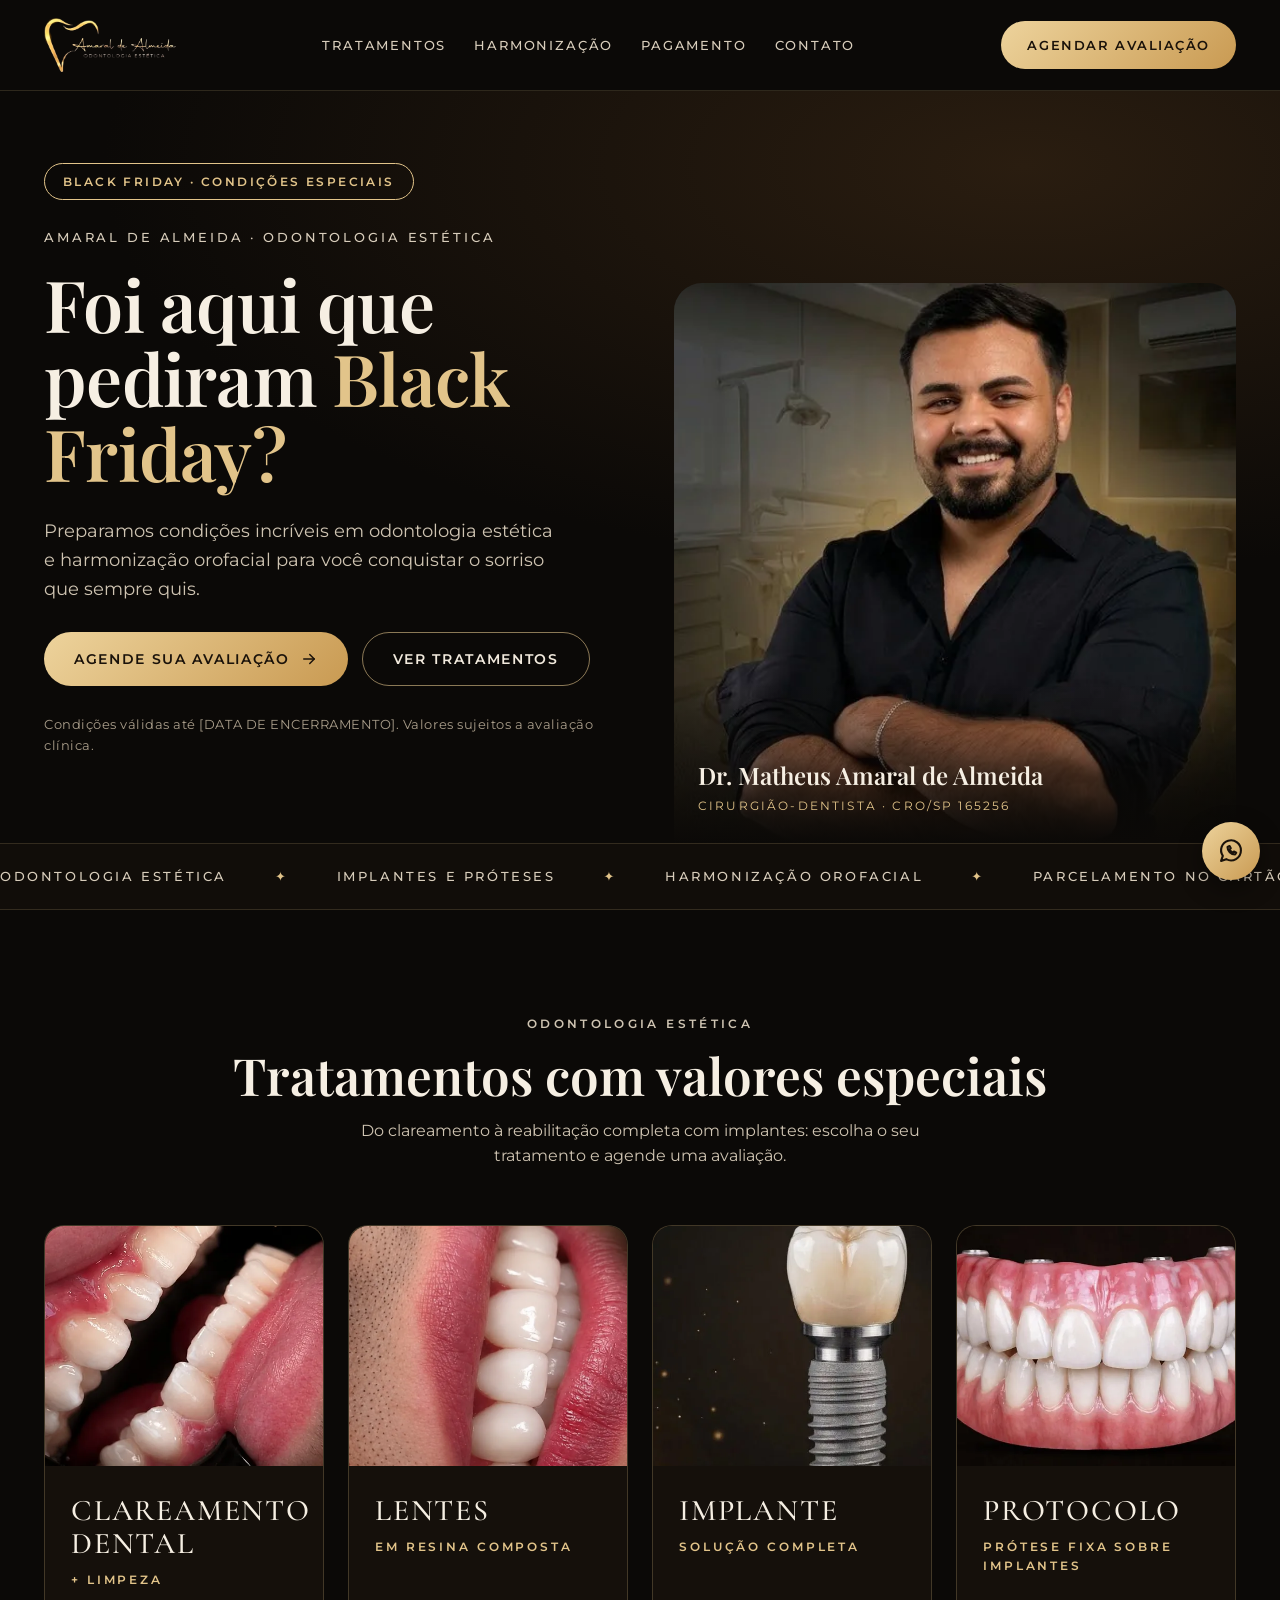
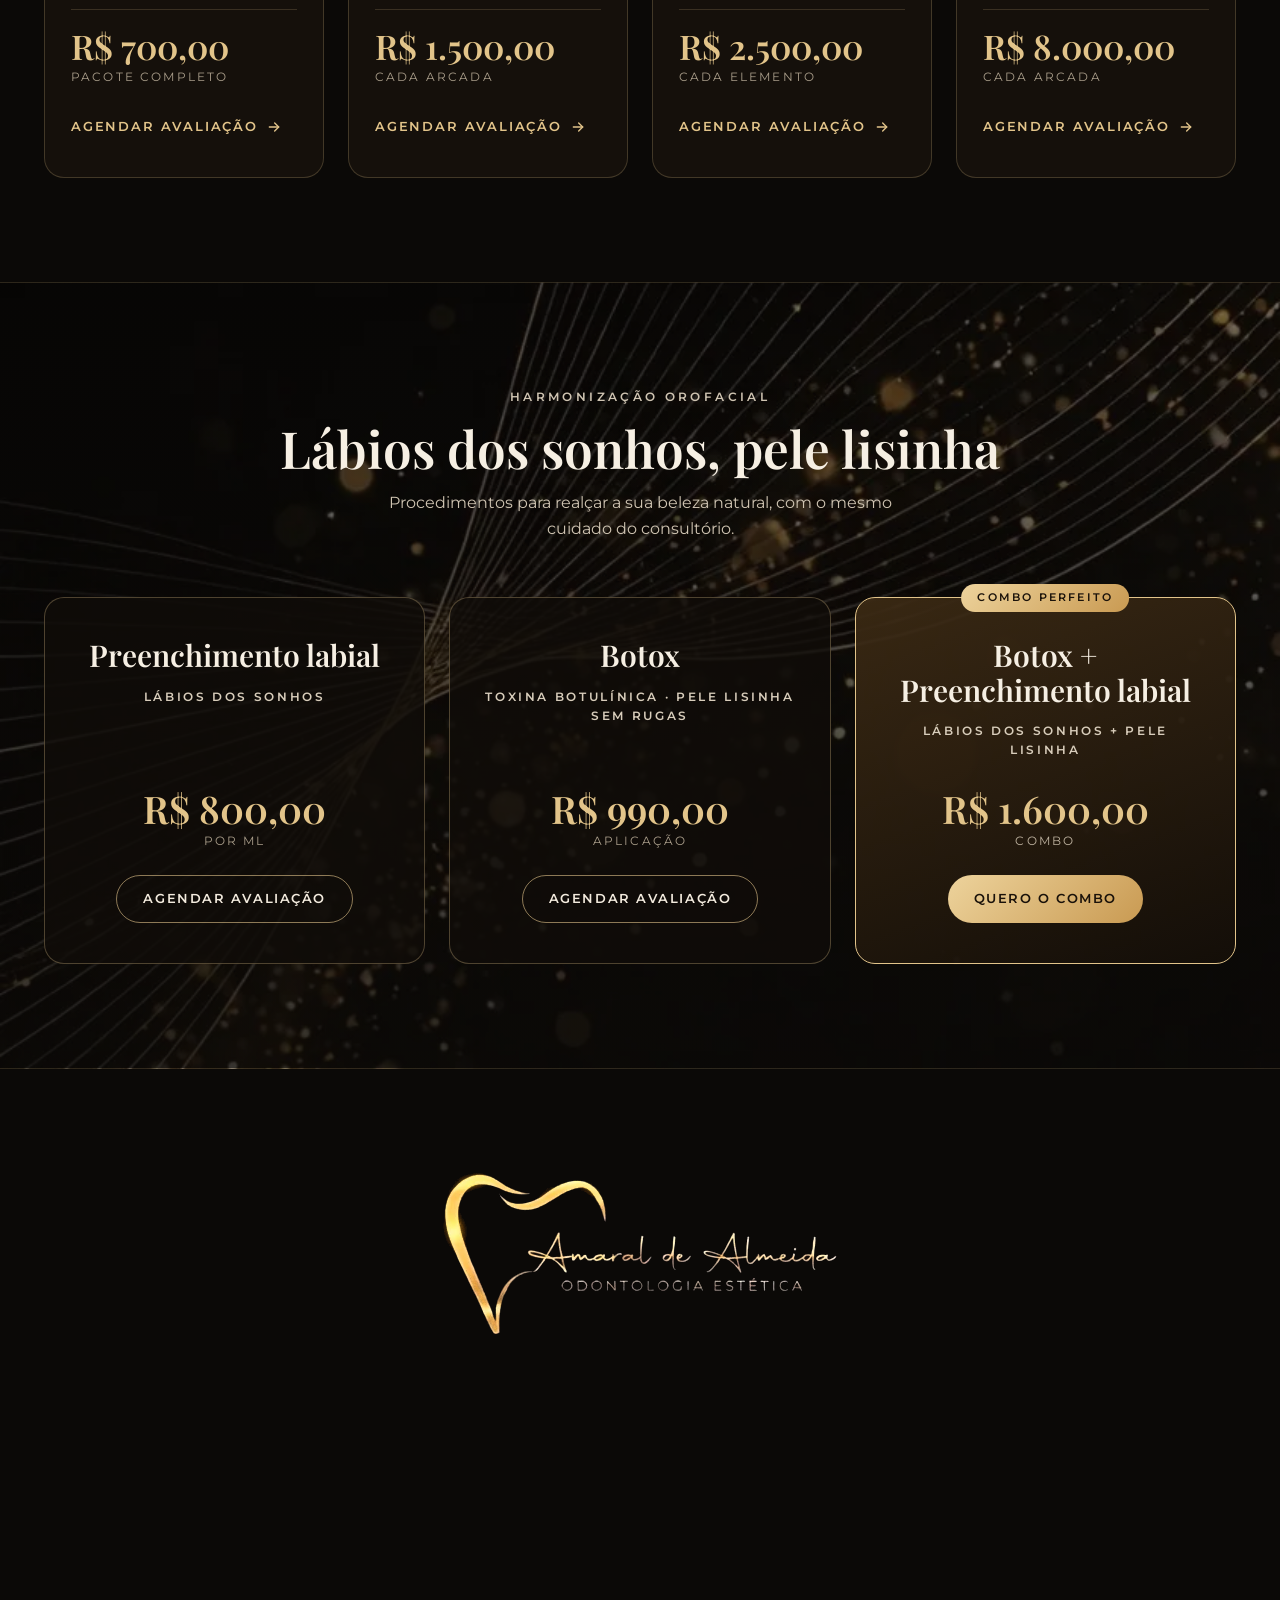
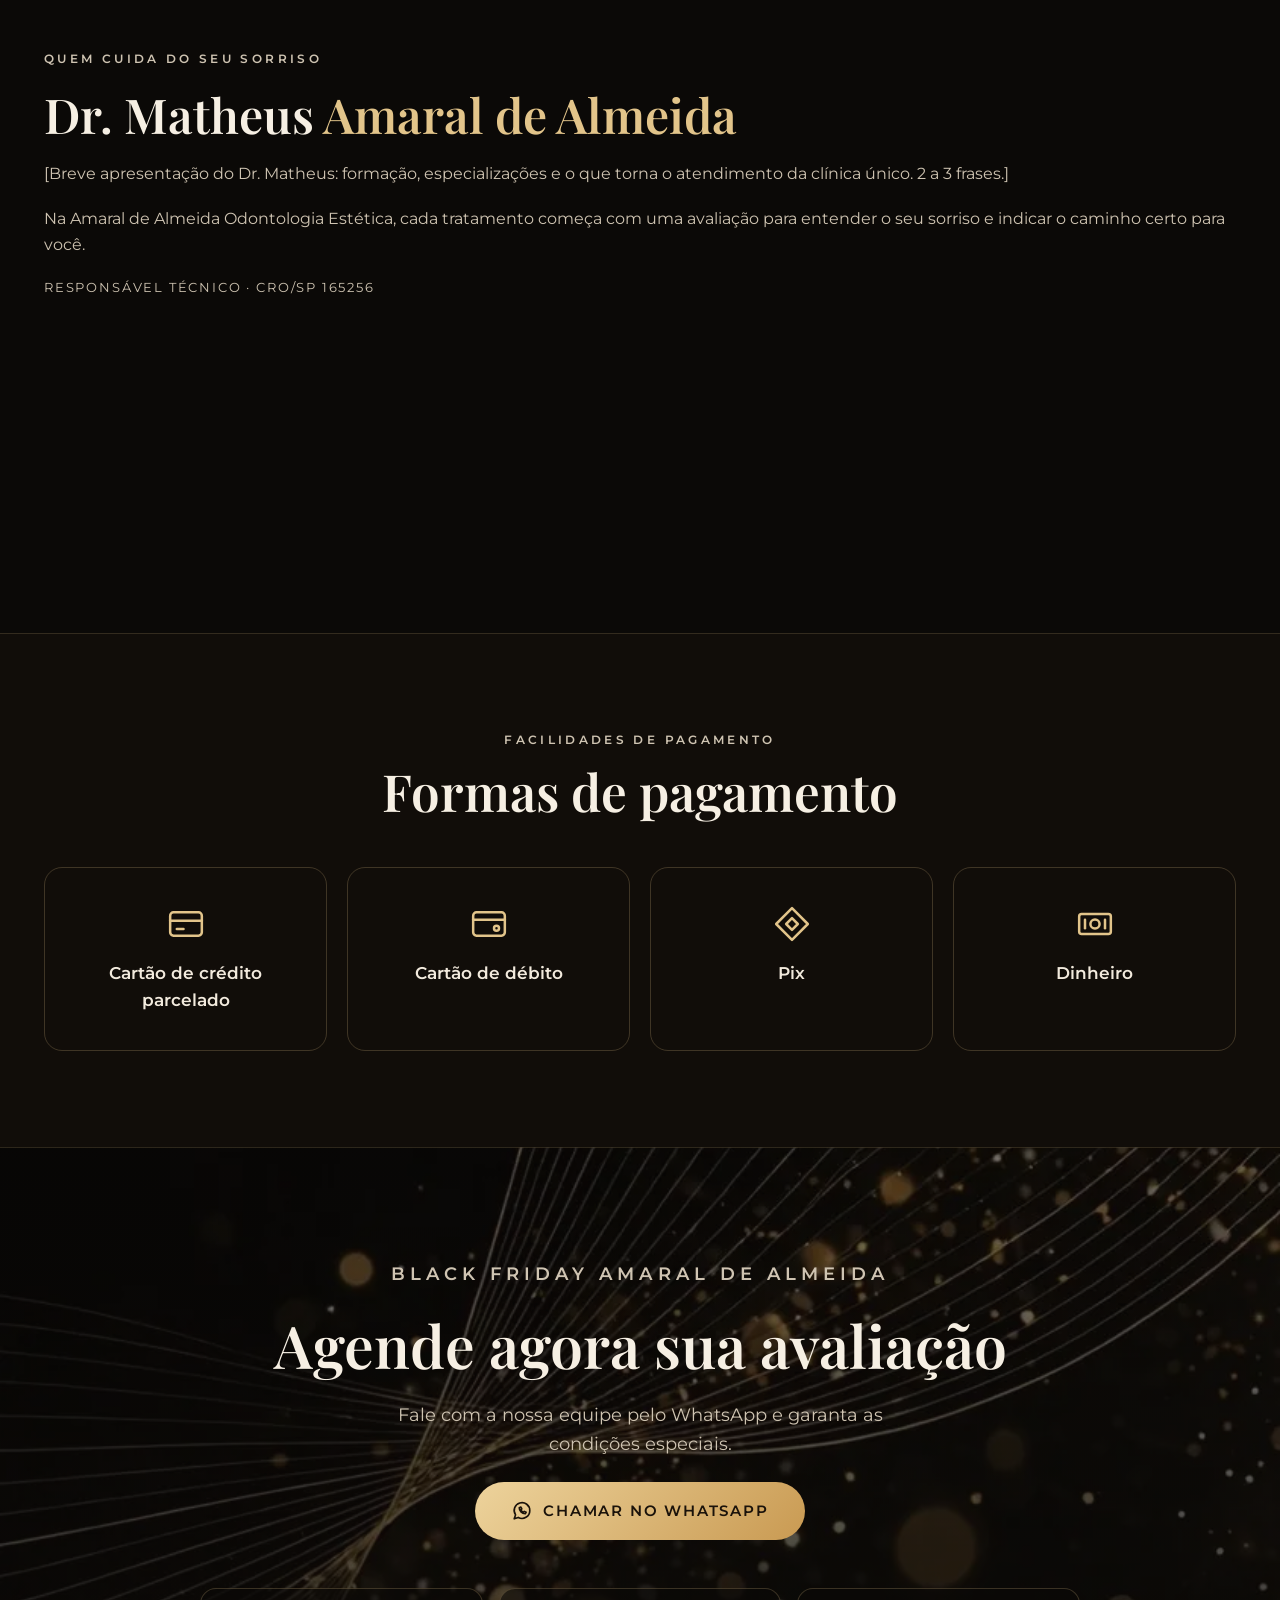
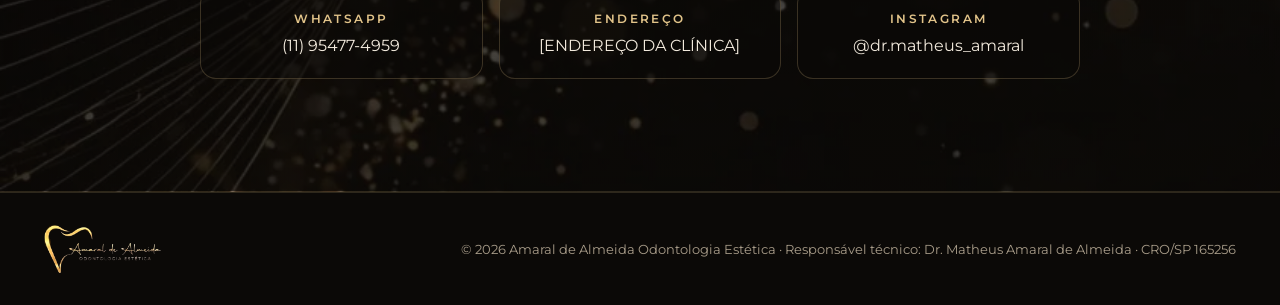
==== index.html @ e14d2da5 "Landing page Amaral de Almeida Odontologia Estética Site estático com SEO (meta tags, Open Graph, JS" ====
<!doctype html>
<html lang="pt-BR">
<head>
<meta charset="utf-8">
<meta name="viewport" content="width=device-width, initial-scale=1">
<title>Amaral de Almeida | Odontologia Estética e Harmonização</title>
<meta name="description" content="Odontologia estética e harmonização orofacial com o Dr. Matheus Amaral de Almeida (CRO/SP 165256). Clareamento, lentes, implantes e protocolo.">
<meta name="robots" content="index, follow, max-image-preview:large">
<meta name="author" content="Dr. Matheus Amaral de Almeida">
<meta name="theme-color" content="#0B0907">
<link rel="canonical" href="https://matdev96.github.io/drMatheusAmaral/">

<!-- Ícones -->
<link rel="icon" href="favicon.ico" sizes="48x48">
<link rel="icon" type="image/png" sizes="32x32" href="assets/icons/favicon-32.png">
<link rel="apple-touch-icon" href="assets/icons/apple-touch-icon.png">
<link rel="manifest" href="site.webmanifest">

<!-- Compartilhamento (WhatsApp, Facebook, Instagram, LinkedIn) -->
<meta property="og:type" content="website">
<meta property="og:locale" content="pt_BR">
<meta property="og:site_name" content="Amaral de Almeida Odontologia Estética">
<meta property="og:title" content="Amaral de Almeida | Odontologia Estética">
<meta property="og:description" content="Clareamento, lentes em resina, implantes, protocolo e harmonização orofacial. Agende sua avaliação pelo WhatsApp.">
<meta property="og:url" content="https://matdev96.github.io/drMatheusAmaral/">
<meta property="og:image" content="https://matdev96.github.io/drMatheusAmaral/assets/img/og-image.jpg">
<meta property="og:image:secure_url" content="https://matdev96.github.io/drMatheusAmaral/assets/img/og-image.jpg">
<meta property="og:image:type" content="image/jpeg">
<meta property="og:image:width" content="1200">
<meta property="og:image:height" content="630">
<meta property="og:image:alt" content="Logo Amaral de Almeida — Odontologia Estética">
<meta name="twitter:card" content="summary_large_image">
<meta name="twitter:title" content="Amaral de Almeida | Odontologia Estética">
<meta name="twitter:description" content="Clareamento, lentes em resina, implantes, protocolo e harmonização orofacial. Agende sua avaliação pelo WhatsApp.">
<meta name="twitter:image" content="https://matdev96.github.io/drMatheusAmaral/assets/img/og-image.jpg">

<!-- Desempenho -->
<link rel="preload" as="image" href="assets/img/dr-matheus-amaral-de-almeida.webp" fetchpriority="high">
<link rel="preconnect" href="https://fonts.googleapis.com">
<link rel="preconnect" href="https://fonts.gstatic.com" crossorigin>
<link rel="stylesheet" href="https://fonts.googleapis.com/css2?family=Cormorant+Garamond:wght@500&amp;family=Montserrat:wght@400;500;600&amp;family=Playfair+Display:wght@600&amp;display=swap">
<link rel="stylesheet" href="assets/css/style.css">

<!-- Dados estruturados (Google) -->
<script type="application/ld+json">
{
  "@context": "https://schema.org",
  "@graph": [
    {
      "@type": "Dentist",
      "@id": "https://matdev96.github.io/drMatheusAmaral/#clinica",
      "name": "Amaral de Almeida Odontologia Estética",
      "url": "https://matdev96.github.io/drMatheusAmaral/",
      "logo": "https://matdev96.github.io/drMatheusAmaral/assets/img/logo-amaral-de-almeida.png",
      "image": "https://matdev96.github.io/drMatheusAmaral/assets/img/og-image.jpg",
      "description": "Odontologia estética e harmonização orofacial com o Dr. Matheus Amaral de Almeida (CRO/SP 165256).",
      "telephone": "+55 11 95477-4959",
      "sameAs": ["https://www.instagram.com/dr.matheus_amaral/"],
      "paymentAccepted": "Cartão de crédito, Cartão de débito, Pix, Dinheiro",
      "currenciesAccepted": "BRL",
      "founder": { "@id": "https://matdev96.github.io/drMatheusAmaral/#dr-matheus" },
      "employee": { "@id": "https://matdev96.github.io/drMatheusAmaral/#dr-matheus" },
      "contactPoint": {
        "@type": "ContactPoint",
        "contactType": "Agendamento",
        "telephone": "+55 11 95477-4959",
        "availableLanguage": "Portuguese"
      },
      "hasOfferCatalog": {
        "@type": "OfferCatalog",
        "name": "Tratamentos",
        "itemListElement": [
          { "@type": "Offer", "itemOffered": { "@type": "Service", "name": "Clareamento dental + limpeza" } },
          { "@type": "Offer", "itemOffered": { "@type": "Service", "name": "Lentes em resina composta" } },
          { "@type": "Offer", "itemOffered": { "@type": "Service", "name": "Implante dentário" } },
          { "@type": "Offer", "itemOffered": { "@type": "Service", "name": "Protocolo — prótese fixa sobre implantes" } },
          { "@type": "Offer", "itemOffered": { "@type": "Service", "name": "Preenchimento labial" } },
          { "@type": "Offer", "itemOffered": { "@type": "Service", "name": "Toxina botulínica (Botox)" } }
        ]
      }
    },
    {
      "@type": "Person",
      "@id": "https://matdev96.github.io/drMatheusAmaral/#dr-matheus",
      "name": "Matheus Amaral de Almeida",
      "honorificPrefix": "Dr.",
      "jobTitle": "Cirurgião-dentista",
      "image": "https://matdev96.github.io/drMatheusAmaral/assets/img/dr-matheus-amaral-de-almeida.webp",
      "identifier": { "@type": "PropertyValue", "propertyID": "CRO/SP", "value": "165256" },
      "sameAs": ["https://www.instagram.com/dr.matheus_amaral/"],
      "worksFor": { "@id": "https://matdev96.github.io/drMatheusAmaral/#clinica" }
    },
    {
      "@type": "WebSite",
      "@id": "https://matdev96.github.io/drMatheusAmaral/#site",
      "url": "https://matdev96.github.io/drMatheusAmaral/",
      "name": "Amaral de Almeida Odontologia Estética",
      "inLanguage": "pt-BR",
      "publisher": { "@id": "https://matdev96.github.io/drMatheusAmaral/#clinica" }
    }
  ]
}
</script>
</head>
<body>
<a class="skip" href="#conteudo">Pular para o conteúdo</a>

<header class="site-header">
  <div class="wrap">
    <a class="logo" href="./" aria-label="Amaral de Almeida — página inicial">
      <img src="assets/img/logo-amaral-de-almeida.webp" alt="Amaral de Almeida — Odontologia Estética" width="394" height="161">
    </a>
    <nav class="nav" aria-label="Principal">
      <a href="#tratamentos">Tratamentos</a>
      <a href="#harmonizacao">Harmonização</a>
      <a href="#pagamento">Pagamento</a>
      <a href="#contato">Contato</a>
    </nav>
    <a class="btn btn--gold" href="https://wa.me/5511954774959?text=Ol%C3%A1%2C%20Dr.%20Matheus%21%20Vim%20pelo%20site%20e%20gostaria%20de%20agendar%20uma%20avalia%C3%A7%C3%A3o." target="_blank" rel="noopener">Agendar avaliação</a>
  </div>
</header>

<main id="conteudo">

  <section class="hero" aria-labelledby="hero-title">
    <div class="wrap">
      <div class="hero__text">
        <p class="badge">Black Friday · Condições especiais</p>
        <h1 id="hero-title"><span class="kicker">Amaral de Almeida · Odontologia Estética</span>Foi aqui que pediram <span class="gold">Black Friday?</span></h1>
        <p class="hero__lead">Preparamos condições incríveis em odontologia estética e harmonização orofacial para você conquistar o sorriso que sempre quis.</p>
        <div class="hero__ctas">
          <a class="btn btn--gold btn--lg" href="https://wa.me/5511954774959?text=Ol%C3%A1%2C%20Dr.%20Matheus%21%20Vi%20as%20condi%C3%A7%C3%B5es%20de%20Black%20Friday%20no%20site%20e%20quero%20agendar%20minha%20avalia%C3%A7%C3%A3o." target="_blank" rel="noopener">Agende sua avaliação <svg width="18" height="18" viewBox="0 0 24 24" fill="none" stroke="currentColor" stroke-width="2" stroke-linecap="round" stroke-linejoin="round" aria-hidden="true"><path d="M5 12h14"/><path d="m13 6 6 6-6 6"/></svg></a>
          <a class="btn btn--line btn--lg" href="#tratamentos">Ver tratamentos</a>
        </div>
        <p class="hero__note">Condições válidas até [DATA DE ENCERRAMENTO]. Valores sujeitos a avaliação clínica.</p>
      </div>
      <figure class="hero__photo">
        <img src="assets/img/dr-matheus-amaral-de-almeida.webp" alt="Dr. Matheus Amaral de Almeida, cirurgião-dentista, no consultório da clínica" width="896" height="599" fetchpriority="high">
        <figcaption><strong>Dr. Matheus Amaral de Almeida</strong><span>Cirurgião-dentista · CRO/SP 165256</span></figcaption>
      </figure>
    </div>
  </section>

  <section class="faixa" aria-label="Especialidades da clínica">
    <div class="faixa__track">
      <ul class="faixa__group">
        <li>Odontologia estética</li><li>Implantes e próteses</li><li>Harmonização orofacial</li><li>Parcelamento no cartão</li>
        <li aria-hidden="true">Odontologia estética</li><li aria-hidden="true">Implantes e próteses</li><li aria-hidden="true">Harmonização orofacial</li><li aria-hidden="true">Parcelamento no cartão</li>
      </ul>
      <ul class="faixa__group" aria-hidden="true">
        <li>Odontologia estética</li><li>Implantes e próteses</li><li>Harmonização orofacial</li><li>Parcelamento no cartão</li>
        <li>Odontologia estética</li><li>Implantes e próteses</li><li>Harmonização orofacial</li><li>Parcelamento no cartão</li>
      </ul>
    </div>
  </section>

  <section id="tratamentos" class="section" aria-labelledby="trat-title">
    <div class="wrap">
      <header class="section-head">
        <p class="eyebrow">Odontologia estética</p>
        <h2 id="trat-title">Tratamentos com valores especiais</h2>
        <p>Do clareamento à reabilitação completa com implantes: escolha o seu tratamento e agende uma avaliação.</p>
      </header>
      <div class="grid grid--4">

        <article class="card">
          <img src="assets/img/clareamento-dental.webp" alt="Dentes brancos após clareamento dental" width="800" height="430" loading="lazy" decoding="async">
          <div class="card__body">
            <h3>Clareamento dental</h3>
            <p class="card__sub">+ Limpeza</p>
            <div class="spacer"></div>
            <p class="price"><strong>R$ 700,00</strong><span>Pacote completo</span></p>
            <a class="card__link" href="https://wa.me/5511954774959?text=Ol%C3%A1%2C%20Dr.%20Matheus%21%20Vim%20pelo%20site%20e%20tenho%20interesse%20no%20Clareamento%20Dental%20%2B%20Limpeza.%20Gostaria%20de%20agendar%20minha%20avalia%C3%A7%C3%A3o." target="_blank" rel="noopener">Agendar avaliação <svg width="16" height="16" viewBox="0 0 24 24" fill="none" stroke="currentColor" stroke-width="2" stroke-linecap="round" stroke-linejoin="round" aria-hidden="true"><path d="M5 12h14"/><path d="m13 6 6 6-6 6"/></svg></a>
          </div>
        </article>

        <article class="card">
          <img src="assets/img/lentes-resina-composta.webp" alt="Sorriso com lentes em resina composta" width="700" height="820" loading="lazy" decoding="async" style="object-position: center 30%">
          <div class="card__body">
            <h3>Lentes</h3>
            <p class="card__sub">Em resina composta</p>
            <div class="spacer"></div>
            <p class="price"><strong>R$ 1.500,00</strong><span>Cada arcada</span></p>
            <a class="card__link" href="https://wa.me/5511954774959?text=Ol%C3%A1%2C%20Dr.%20Matheus%21%20Vim%20pelo%20site%20e%20tenho%20interesse%20nas%20Lentes%20em%20Resina%20Composta.%20Gostaria%20de%20agendar%20minha%20avalia%C3%A7%C3%A3o." target="_blank" rel="noopener">Agendar avaliação <svg width="16" height="16" viewBox="0 0 24 24" fill="none" stroke="currentColor" stroke-width="2" stroke-linecap="round" stroke-linejoin="round" aria-hidden="true"><path d="M5 12h14"/><path d="m13 6 6 6-6 6"/></svg></a>
          </div>
        </article>

        <article class="card">
          <img src="assets/img/implante-dentario.webp" alt="Implante dentário com coroa em cerâmica" width="534" height="611" loading="lazy" decoding="async" style="object-position: center 35%">
          <div class="card__body">
            <h3>Implante</h3>
            <p class="card__sub">Solução completa</p>
            <div class="spacer"></div>
            <p class="price"><strong>R$ 2.500,00</strong><span>Cada elemento</span></p>
            <a class="card__link" href="https://wa.me/5511954774959?text=Ol%C3%A1%2C%20Dr.%20Matheus%21%20Vim%20pelo%20site%20e%20tenho%20interesse%20no%20Implante%20Dent%C3%A1rio.%20Gostaria%20de%20agendar%20minha%20avalia%C3%A7%C3%A3o." target="_blank" rel="noopener">Agendar avaliação <svg width="16" height="16" viewBox="0 0 24 24" fill="none" stroke="currentColor" stroke-width="2" stroke-linecap="round" stroke-linejoin="round" aria-hidden="true"><path d="M5 12h14"/><path d="m13 6 6 6-6 6"/></svg></a>
          </div>
        </article>

        <article class="card">
          <img src="assets/img/protocolo-protese-fixa.webp" alt="Protocolo: prótese fixa sobre implantes" width="800" height="444" loading="lazy" decoding="async">
          <div class="card__body">
            <h3>Protocolo</h3>
            <p class="card__sub">Prótese fixa sobre implantes</p>
            <div class="spacer"></div>
            <p class="price"><strong>R$ 8.000,00</strong><span>Cada arcada</span></p>
            <a class="card__link" href="https://wa.me/5511954774959?text=Ol%C3%A1%2C%20Dr.%20Matheus%21%20Vim%20pelo%20site%20e%20tenho%20interesse%20no%20Protocolo%20%28pr%C3%B3tese%20fixa%20sobre%20implantes%29.%20Gostaria%20de%20agendar%20minha%20avalia%C3%A7%C3%A3o." target="_blank" rel="noopener">Agendar avaliação <svg width="16" height="16" viewBox="0 0 24 24" fill="none" stroke="currentColor" stroke-width="2" stroke-linecap="round" stroke-linejoin="round" aria-hidden="true"><path d="M5 12h14"/><path d="m13 6 6 6-6 6"/></svg></a>
          </div>
        </article>

      </div>
    </div>
  </section>

  <section id="harmonizacao" class="section sparkle" aria-labelledby="harm-title">
    <div class="wrap">
      <header class="section-head">
        <p class="eyebrow">Harmonização orofacial</p>
        <h2 id="harm-title">Lábios dos sonhos, pele lisinha</h2>
        <p>Procedimentos para realçar a sua beleza natural, com o mesmo cuidado do consultório.</p>
      </header>
      <div class="grid grid--3">

        <article class="card card--center">
          <h3>Preenchimento labial</h3>
          <p class="card__sub">Lábios dos sonhos</p>
          <div class="spacer"></div>
          <p class="price"><strong>R$ 800,00</strong><span>Por ml</span></p>
          <a class="btn btn--line" href="https://wa.me/5511954774959?text=Ol%C3%A1%2C%20Dr.%20Matheus%21%20Vim%20pelo%20site%20e%20tenho%20interesse%20no%20Preenchimento%20Labial.%20Gostaria%20de%20agendar%20minha%20avalia%C3%A7%C3%A3o." target="_blank" rel="noopener">Agendar avaliação</a>
        </article>

        <article class="card card--center">
          <h3>Botox</h3>
          <p class="card__sub">Toxina botulínica · pele lisinha sem rugas</p>
          <div class="spacer"></div>
          <p class="price"><strong>R$ 990,00</strong><span>Aplicação</span></p>
          <a class="btn btn--line" href="https://wa.me/5511954774959?text=Ol%C3%A1%2C%20Dr.%20Matheus%21%20Vim%20pelo%20site%20e%20tenho%20interesse%20no%20Botox.%20Gostaria%20de%20agendar%20minha%20avalia%C3%A7%C3%A3o." target="_blank" rel="noopener">Agendar avaliação</a>
        </article>

        <article class="card card--center card--featured">
          <p class="ribbon">Combo perfeito</p>
          <h3>Botox + Preenchimento labial</h3>
          <p class="card__sub">Lábios dos sonhos + pele lisinha</p>
          <div class="spacer"></div>
          <p class="price"><strong>R$ 1.600,00</strong><span>Combo</span></p>
          <a class="btn btn--gold" href="https://wa.me/5511954774959?text=Ol%C3%A1%2C%20Dr.%20Matheus%21%20Vim%20pelo%20site%20e%20quero%20o%20combo%20Botox%20%2B%20Preenchimento%20Labial.%20Gostaria%20de%20agendar%20minha%20avalia%C3%A7%C3%A3o." target="_blank" rel="noopener">Quero o combo</a>
        </article>

      </div>
    </div>
  </section>

  <section class="section about" aria-labelledby="sobre-title">
    <div class="wrap">
      <div class="about__logo">
        <img src="assets/img/logo-amaral-de-almeida.webp" alt="" width="394" height="161" loading="lazy" decoding="async">
      </div>
      <div class="about__text">
        <p class="eyebrow">Quem cuida do seu sorriso</p>
        <h2 id="sobre-title" class="h2">Dr. Matheus <span>Amaral de Almeida</span></h2>
        <p>[Breve apresentação do Dr. Matheus: formação, especializações e o que torna o atendimento da clínica único. 2 a 3 frases.]</p>
        <p>Na Amaral de Almeida Odontologia Estética, cada tratamento começa com uma avaliação para entender o seu sorriso e indicar o caminho certo para você.</p>
        <p class="about__cro">Responsável técnico · CRO/SP 165256</p>
      </div>
    </div>
  </section>

  <section id="pagamento" class="payments" aria-labelledby="pag-title">
    <div class="wrap">
      <header class="section-head">
        <p class="eyebrow">Facilidades de pagamento</p>
        <h2 id="pag-title">Formas de pagamento</h2>
      </header>
      <ul class="grid grid--pay">
        <li class="pay"><svg width="40" height="40" viewBox="0 0 24 24" fill="none" stroke="#E2C48A" stroke-width="1.5" stroke-linecap="round" stroke-linejoin="round" aria-hidden="true"><rect x="2.5" y="5" width="19" height="14" rx="2"/><path d="M2.5 10h19"/><path d="M6.5 15h4"/></svg>Cartão de crédito parcelado</li>
        <li class="pay"><svg width="40" height="40" viewBox="0 0 24 24" fill="none" stroke="#E2C48A" stroke-width="1.5" stroke-linecap="round" stroke-linejoin="round" aria-hidden="true"><rect x="2.5" y="5" width="19" height="14" rx="2"/><path d="M2.5 9.5h19"/><circle cx="16.5" cy="14.5" r="1.5"/></svg>Cartão de débito</li>
        <li class="pay"><svg width="40" height="40" viewBox="0 0 24 24" fill="none" stroke="#E2C48A" stroke-width="1.5" stroke-linecap="round" stroke-linejoin="round" aria-hidden="true"><path d="M12 2.5 21.5 12 12 21.5 2.5 12Z"/><path d="M8.5 12 12 8.5 15.5 12 12 15.5Z"/></svg>Pix</li>
        <li class="pay"><svg width="40" height="40" viewBox="0 0 24 24" fill="none" stroke="#E2C48A" stroke-width="1.5" stroke-linecap="round" stroke-linejoin="round" aria-hidden="true"><rect x="2.5" y="6" width="19" height="12" rx="1.5"/><circle cx="12" cy="12" r="2.75"/><path d="M6 9.5v5"/><path d="M18 9.5v5"/></svg>Dinheiro</li>
      </ul>
    </div>
  </section>

  <section id="contato" class="contact sparkle" aria-labelledby="contato-title">
    <div class="wrap">
      <p class="eyebrow">Black Friday Amaral de Almeida</p>
      <h2 id="contato-title" class="h2">Agende agora sua avaliação</h2>
      <p>Fale com a nossa equipe pelo WhatsApp e garanta as condições especiais.</p>
      <a class="btn btn--gold btn--xl" href="https://wa.me/5511954774959?text=Ol%C3%A1%2C%20Dr.%20Matheus%21%20Vim%20pelo%20site%20e%20quero%20garantir%20as%20condi%C3%A7%C3%B5es%20especiais.%20Gostaria%20de%20agendar%20minha%20avalia%C3%A7%C3%A3o." target="_blank" rel="noopener"><svg width="22" height="22" viewBox="0 0 24 24" fill="none" stroke="currentColor" stroke-width="1.8" stroke-linecap="round" stroke-linejoin="round" aria-hidden="true"><path d="M20.5 11.6a8.5 8.5 0 0 1-12.6 7.4L3.5 20.5l1.5-4.3A8.5 8.5 0 1 1 20.5 11.6Z"/><path d="M9 8.5c0 3.5 2.9 6.5 6.5 6.5l1-1.6-2-1-1 1c-1.2-.5-2.2-1.5-2.7-2.7l1-1-1-2Z"/></svg>Chamar no WhatsApp</a>
      <address class="contact__info">
        <div class="contact__item"><span>WhatsApp</span><a href="https://wa.me/5511954774959?text=Ol%C3%A1%2C%20Dr.%20Matheus%21%20Vim%20pelo%20site%20e%20gostaria%20de%20mais%20informa%C3%A7%C3%B5es." target="_blank" rel="noopener">(11) 95477-4959</a></div>
        <div class="contact__item"><span>Endereço</span><p>[ENDEREÇO DA CLÍNICA]</p></div>
        <div class="contact__item"><span>Instagram</span><a href="https://www.instagram.com/dr.matheus_amaral/" target="_blank" rel="noopener">@dr.matheus_amaral</a></div>
      </address>
    </div>
  </section>

</main>

<footer class="site-footer">
  <div class="wrap">
    <img src="assets/img/logo-amaral-de-almeida.webp" alt="Amaral de Almeida — Odontologia Estética" width="394" height="161" loading="lazy" decoding="async">
    <p>© 2026 Amaral de Almeida Odontologia Estética · Responsável técnico: Dr. Matheus Amaral de Almeida · CRO/SP 165256</p>
  </div>
</footer>

<a class="wa-float" href="https://wa.me/5511954774959?text=Ol%C3%A1%2C%20Dr.%20Matheus%21%20Vim%20pelo%20site%20e%20gostaria%20de%20mais%20informa%C3%A7%C3%B5es." target="_blank" rel="noopener" aria-label="Falar com a clínica no WhatsApp"><svg width="28" height="28" viewBox="0 0 24 24" fill="none" stroke="currentColor" stroke-width="1.8" stroke-linecap="round" stroke-linejoin="round" aria-hidden="true"><path d="M20.5 11.6a8.5 8.5 0 0 1-12.6 7.4L3.5 20.5l1.5-4.3A8.5 8.5 0 1 1 20.5 11.6Z"/><path d="M9 8.5c0 3.5 2.9 6.5 6.5 6.5l1-1.6-2-1-1 1c-1.2-.5-2.2-1.5-2.7-2.7l1-1-1-2Z"/></svg></a>
</body>
</html>
---- assets/css/style.css ----
/* Amaral de Almeida — Odontologia Estética
   Paleta: preto #0B0907 · marrom #110D09/#15100B · dourado #E2C48A · creme #F6EFE3 */

:root {
  --bg: #0B0907;
  --bg-2: #110D09;
  --card: #15100B;
  --gold: #E2C48A;
  --gold-hi: #F3DDB0;
  --gold-grad: linear-gradient(135deg, #EDD39C 0%, #C99A52 100%);
  --ink: #F6EFE3;
  --text: #F2EADD;
  --muted: #CFC4B2;
  --muted-2: #A99D8A;
  --line: rgba(226, 196, 138, .16);
  --line-2: rgba(226, 196, 138, .22);
  --serif: "Playfair Display", Georgia, serif;
  --serif-2: "Cormorant Garamond", Georgia, serif;
  --sans: Montserrat, system-ui, -apple-system, "Segoe UI", sans-serif;
  --wrap: 1240px;
}

*, *::before, *::after { box-sizing: border-box; }
html { scroll-behavior: smooth; -webkit-text-size-adjust: 100%; }
body {
  margin: 0;
  background: var(--bg);
  color: var(--text);
  font-family: var(--sans);
  font-size: 16px;
  line-height: 1.6;
  overflow-x: hidden;
}
img { display: block; max-width: 100%; height: auto; }
a { color: var(--gold); }
a:hover { color: var(--gold-hi); }
h1, h2, h3, p { margin: 0; }
:focus-visible { outline: 2px solid var(--gold); outline-offset: 3px; }

.wrap { max-width: var(--wrap); margin: 0 auto; padding-inline: 24px; }
.skip {
  position: absolute; left: 16px; top: -60px; z-index: 10;
  padding: 10px 16px; border-radius: 8px; background: var(--gold); color: #1A120A; font-weight: 600;
}
.skip:focus { top: 16px; }

/* Botões */
.btn {
  display: inline-flex; align-items: center; justify-content: center; gap: 10px;
  min-height: 48px; padding: 0 26px; border-radius: 999px;
  font-size: 13px; font-weight: 600; letter-spacing: .12em; text-transform: uppercase;
  text-decoration: none; transition: filter .2s, background .2s, border-color .2s;
}
.btn--gold { background: var(--gold-grad); color: #1A120A; }
.btn--gold:hover { color: #1A120A; filter: brightness(1.08); }
.btn--line { border: 1px solid rgba(226, 196, 138, .6); color: var(--text); }
.btn--line:hover { color: var(--text); background: rgba(226, 196, 138, .10); }
.btn--lg { min-height: 54px; padding: 0 30px; font-size: 14px; }
.btn--xl { min-height: 58px; padding: 0 36px; font-size: 15px; }
.btn svg { flex-shrink: 0; }

.eyebrow { font-size: 12px; font-weight: 600; letter-spacing: .28em; text-transform: uppercase; color: var(--gold); }
.section-head { display: flex; flex-direction: column; align-items: center; gap: 14px; text-align: center; }
.section-head h2, .h2 {
  font-family: var(--serif); font-weight: 600; font-size: clamp(34px, 4vw, 52px); line-height: 1.1; color: var(--ink);
}
.section-head p { max-width: 560px; color: var(--muted); }
.section { padding: 104px 0; }
.section > .wrap { display: flex; flex-direction: column; gap: 56px; }

/* Cabeçalho */
.site-header { border-bottom: 1px solid var(--line); }
.site-header .wrap {
  display: flex; flex-wrap: wrap; align-items: center; justify-content: space-between; gap: 16px 32px;
  padding-block: 18px;
}
.site-header .logo img { height: 54px; width: auto; }
.nav { display: flex; flex-wrap: wrap; align-items: center; gap: 8px 28px; font-size: 13px; font-weight: 500; letter-spacing: .14em; text-transform: uppercase; }
.nav a { color: #D8CDBB; text-decoration: none; }
.nav a:hover { color: var(--gold); }

/* Hero */
.hero { background: radial-gradient(120% 90% at 80% 10%, #2A1D10 0%, var(--bg) 60%); }
.hero .wrap { display: flex; flex-wrap: wrap; align-items: flex-end; gap: 48px; padding-top: 72px; }
.hero__text { flex: 1 1 460px; min-width: 0; padding-bottom: 88px; display: flex; flex-direction: column; gap: 28px; }
.badge {
  align-self: flex-start; display: inline-flex; align-items: center; padding: 8px 18px;
  border: 1px solid var(--gold); border-radius: 999px; color: var(--gold);
  font-size: 12px; font-weight: 600; letter-spacing: .2em; text-transform: uppercase;
}
.hero h1 { font-family: var(--serif); font-weight: 600; font-size: clamp(42px, 5.6vw, 74px); line-height: 1.04; letter-spacing: -.01em; color: var(--ink); }
.hero h1 .kicker { display: block; margin-bottom: 18px; font-family: var(--sans); font-size: 13px; font-weight: 500; letter-spacing: .22em; text-transform: uppercase; color: #D8CDBB; line-height: 1.5; }
.hero h1 .gold { color: var(--gold); }
.hero__lead { max-width: 520px; font-size: 18px; color: var(--muted); }
.hero__ctas { display: flex; flex-wrap: wrap; gap: 14px; }
.hero__note { font-size: 13px; letter-spacing: .04em; color: var(--muted-2); }
.hero__photo { flex: 1 1 440px; min-width: 0; position: relative; margin: 0; }
.hero__photo img { width: 100%; height: 560px; object-fit: cover; object-position: center top; border-radius: 28px 28px 0 0; }
.hero__photo::after { content: ""; position: absolute; inset: auto 0 0 0; height: 160px; background: linear-gradient(180deg, rgba(11,9,7,0) 0%, var(--bg) 100%); pointer-events: none; }
.hero__photo figcaption { position: absolute; left: 24px; bottom: 28px; z-index: 1; display: flex; flex-direction: column; gap: 2px; }
.hero__photo figcaption strong { font-family: var(--serif); font-size: 24px; font-weight: 600; color: var(--ink); }
.hero__photo figcaption span { font-size: 12px; letter-spacing: .18em; text-transform: uppercase; color: var(--gold); }

/* Faixa rolando */
.faixa { border-block: 1px solid var(--line); background: var(--bg-2); overflow: hidden; }
.faixa__track { display: flex; width: max-content; white-space: nowrap; font-size: 13px; font-weight: 500; letter-spacing: .2em; text-transform: uppercase; color: #D8CDBB; animation: faixa 40s linear infinite; }
.faixa__group { flex-shrink: 0; display: flex; align-items: center; gap: 48px; padding: 22px 48px 22px 0; margin: 0; list-style: none; }
.faixa__group li { display: flex; align-items: center; gap: 48px; }
.faixa__group li::after { content: "✦"; color: var(--gold); }
.faixa:hover .faixa__track { animation-play-state: paused; }
@keyframes faixa { from { transform: translateX(0); } to { transform: translateX(-50%); } }

/* Cards de tratamento */
.grid { display: grid; gap: 24px; }
.grid--4 { grid-template-columns: repeat(auto-fit, minmax(270px, 1fr)); }
.grid--3 { grid-template-columns: repeat(auto-fit, minmax(290px, 1fr)); align-items: stretch; }
.card { display: flex; flex-direction: column; background: var(--card); border: 1px solid var(--line-2); border-radius: 20px; overflow: hidden; transition: border-color .2s; }
.card:hover { border-color: rgba(226, 196, 138, .55); }
.card img { width: 100%; height: 240px; object-fit: cover; }
.card__body { flex: 1 1 auto; padding: 28px 26px; display: flex; flex-direction: column; gap: 10px; }
.card h3 { font-family: var(--serif-2); font-weight: 500; font-size: 30px; line-height: 1.1; letter-spacing: .06em; text-transform: uppercase; color: var(--ink); }
.card__sub { font-size: 12px; font-weight: 600; letter-spacing: .24em; text-transform: uppercase; color: var(--gold); }
.spacer { flex: 1 1 auto; }
.price { display: flex; flex-direction: column; gap: 2px; padding-top: 18px; border-top: 1px solid rgba(226, 196, 138, .18); }
.price strong { font-family: var(--serif); font-size: 34px; font-weight: 600; line-height: 1.1; color: var(--gold); }
.price span { font-size: 12px; letter-spacing: .18em; text-transform: uppercase; color: var(--muted-2); }
.card__link { margin-top: 8px; display: inline-flex; align-items: center; gap: 8px; min-height: 44px; font-size: 13px; font-weight: 600; letter-spacing: .14em; text-transform: uppercase; text-decoration: none; }

/* Harmonização */
.sparkle {
  background-color: var(--bg);
  background-image: linear-gradient(180deg, rgba(11,9,7,.55) 0%, rgba(11,9,7,.82) 100%), url("../img/fundo-brilho.webp");
  background-size: cover; background-position: center;
  border-block: 1px solid var(--line);
}
.card--center { position: relative; gap: 14px; padding: 40px 32px; align-items: center; text-align: center; background: rgba(17, 13, 9, .82); border-color: rgba(226, 196, 138, .3); overflow: visible; }
.card--center h3 { font-family: var(--serif); font-weight: 600; font-size: 30px; line-height: 1.15; letter-spacing: 0; text-transform: none; }
.card--center .card__sub { color: #D8CDBB; letter-spacing: .22em; }
.card--center .price { align-items: center; padding-top: 0; border-top: 0; }
.card--center .price strong { font-size: 38px; }
.card--center .btn { margin-top: 10px; }
.card--featured { background: linear-gradient(160deg, rgba(60,42,20,.92) 0%, rgba(20,14,8,.92) 100%); border-color: var(--gold); }
.card--featured .price span { color: #BFB3A0; }
.ribbon { position: absolute; top: -14px; left: 50%; transform: translateX(-50%); padding: 5px 16px; border-radius: 999px; background: var(--gold-grad); color: #1A120A; font-size: 11px; font-weight: 600; letter-spacing: .2em; text-transform: uppercase; white-space: nowrap; }

/* Sobre */
.about .wrap { display: flex; flex-wrap: wrap; align-items: center; gap: 56px; }
.about__logo { flex: 1 1 420px; min-width: 0; }
.about__logo img { width: 100%; max-width: 440px; margin: 0 auto; }
.about__text { flex: 1 1 480px; min-width: 0; display: flex; flex-direction: column; gap: 20px; }
.about__text p { color: var(--muted); }
.about__text .h2 { font-size: clamp(34px, 4vw, 48px); }
.about__text .h2 span { color: var(--gold); }
.about__cro { font-size: 13px; letter-spacing: .14em; text-transform: uppercase; color: var(--muted-2); }

/* Pagamento */
.payments { padding: 96px 0; background: var(--bg-2); border-top: 1px solid var(--line); }
.payments .wrap { display: flex; flex-direction: column; gap: 48px; }
.grid--pay { grid-template-columns: repeat(auto-fit, minmax(220px, 1fr)); gap: 20px; margin: 0; padding: 0; list-style: none; }
.pay { display: flex; flex-direction: column; align-items: center; gap: 16px; padding: 36px 24px; border: 1px solid var(--line-2); border-radius: 18px; text-align: center; font-size: 17px; font-weight: 600; color: var(--text); }

/* Contato */
.contact { padding: 112px 0; }
.contact .wrap { max-width: 928px; display: flex; flex-direction: column; align-items: center; gap: 24px; text-align: center; }
.contact h2 { font-size: clamp(36px, 4.6vw, 60px); line-height: 1.08; }
.contact p { max-width: 560px; font-size: 18px; color: var(--muted); }
.contact__info { width: 100%; margin-top: 24px; display: grid; grid-template-columns: repeat(auto-fit, minmax(220px, 1fr)); gap: 16px; font-style: normal; }
.contact__item { display: flex; flex-direction: column; gap: 4px; padding: 20px; border: 1px solid var(--line-2); border-radius: 16px; background: rgba(11, 9, 7, .6); }
.contact__item span { font-size: 12px; font-weight: 600; letter-spacing: .2em; text-transform: uppercase; color: var(--gold); }
.contact__item a, .contact__item p { color: var(--text); text-decoration: none; font-size: 16px; }
.contact__item a:hover { color: var(--gold); }

/* Rodapé */
.site-footer { border-top: 1px solid var(--line); }
.site-footer .wrap { display: flex; flex-wrap: wrap; align-items: center; justify-content: space-between; gap: 16px 32px; padding-block: 32px; }
.site-footer img { height: 48px; width: auto; }
.site-footer p { font-size: 13px; color: var(--muted-2); }

/* Botão flutuante do WhatsApp */
.wa-float {
  position: fixed; right: 20px; bottom: 20px; z-index: 20;
  width: 58px; height: 58px; border-radius: 50%;
  display: flex; align-items: center; justify-content: center;
  background: var(--gold-grad); color: #1A120A; box-shadow: 0 8px 24px rgba(0, 0, 0, .45);
}
.wa-float:hover { color: #1A120A; filter: brightness(1.08); }

/* Utilitário de acessibilidade */
.sr-only { position: absolute; width: 1px; height: 1px; padding: 0; margin: -1px; overflow: hidden; clip: rect(0, 0, 0, 0); white-space: nowrap; border: 0; }

@media (max-width: 720px) {
  .section, .contact { padding: 72px 0; }
  .payments { padding: 72px 0; }
  .hero .wrap { padding-top: 40px; gap: 32px; }
  .hero__text { padding-bottom: 0; }
  .hero__photo img { height: 440px; }
  .nav { width: 100%; justify-content: center; order: 3; }
  .site-header .wrap { justify-content: center; }
}

@media (prefers-reduced-motion: reduce) {
  html { scroll-behavior: auto; }
  .faixa__track { animation: none; }
}
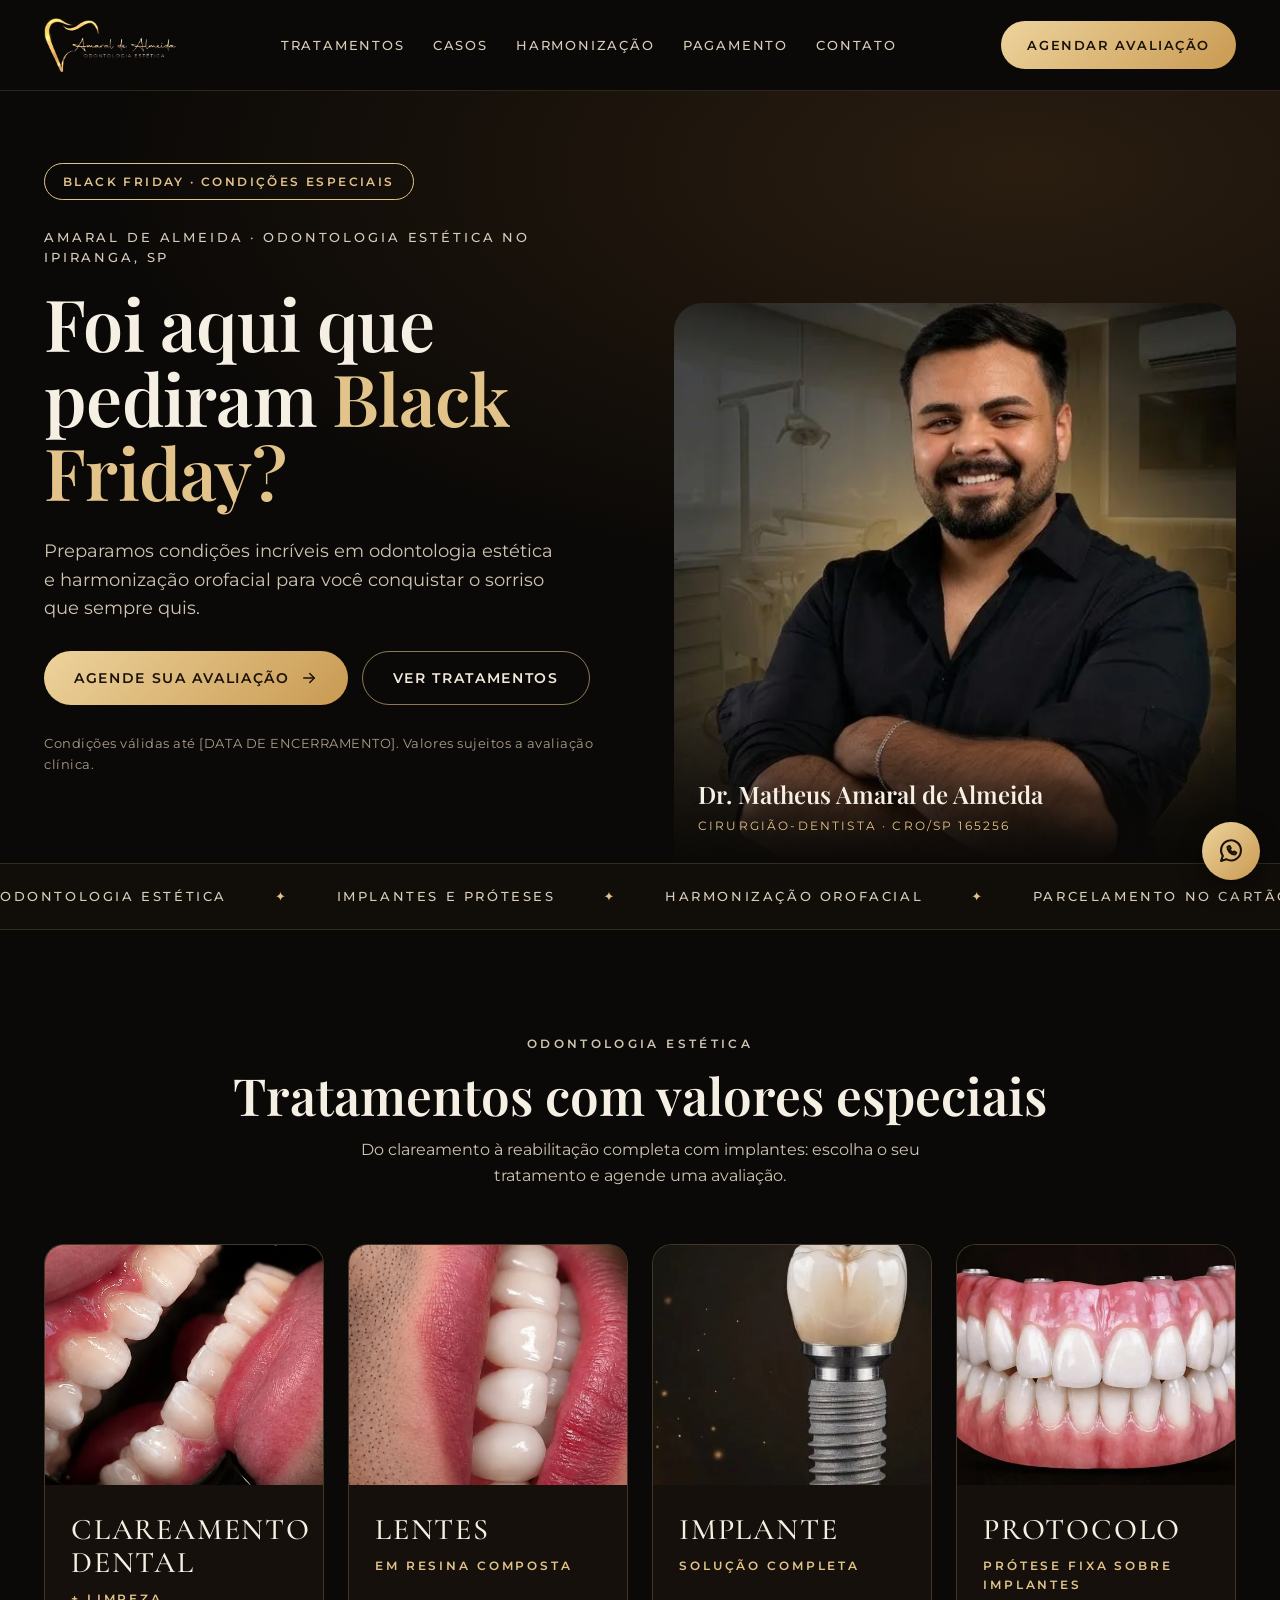
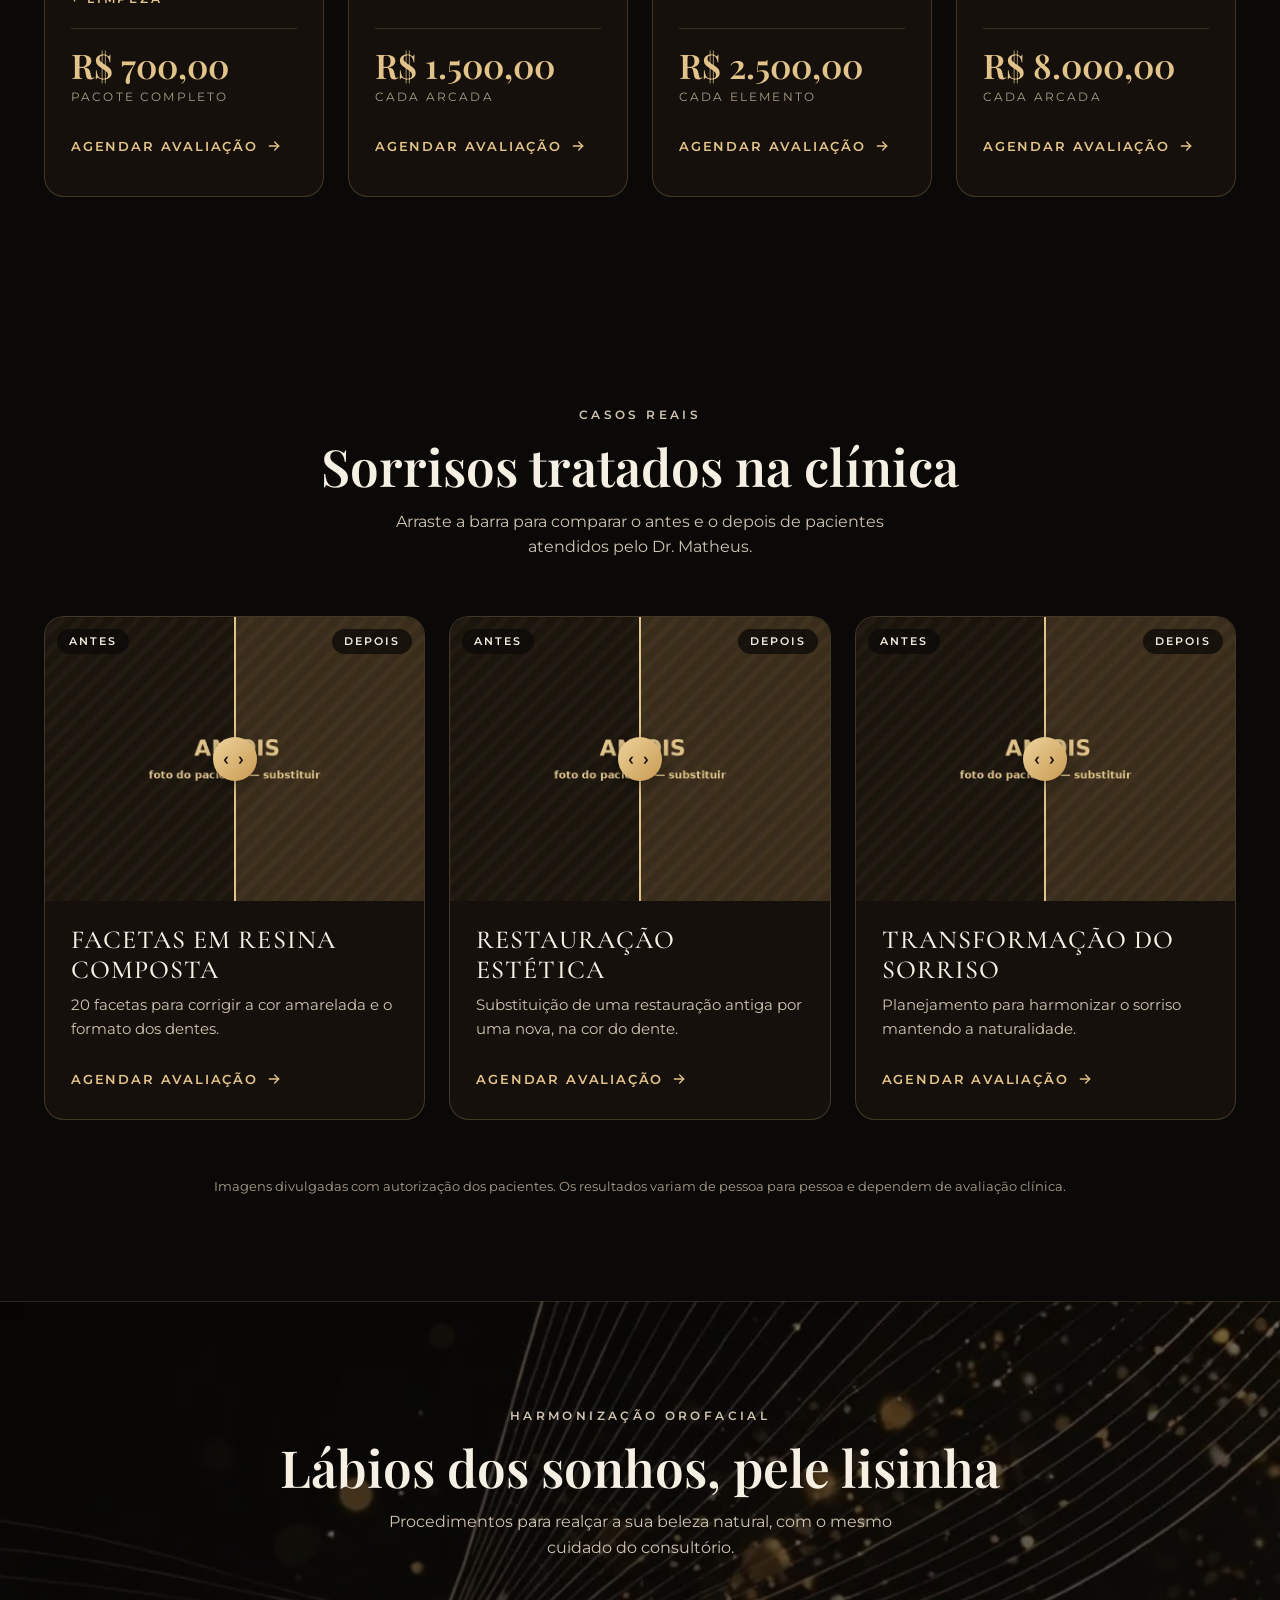
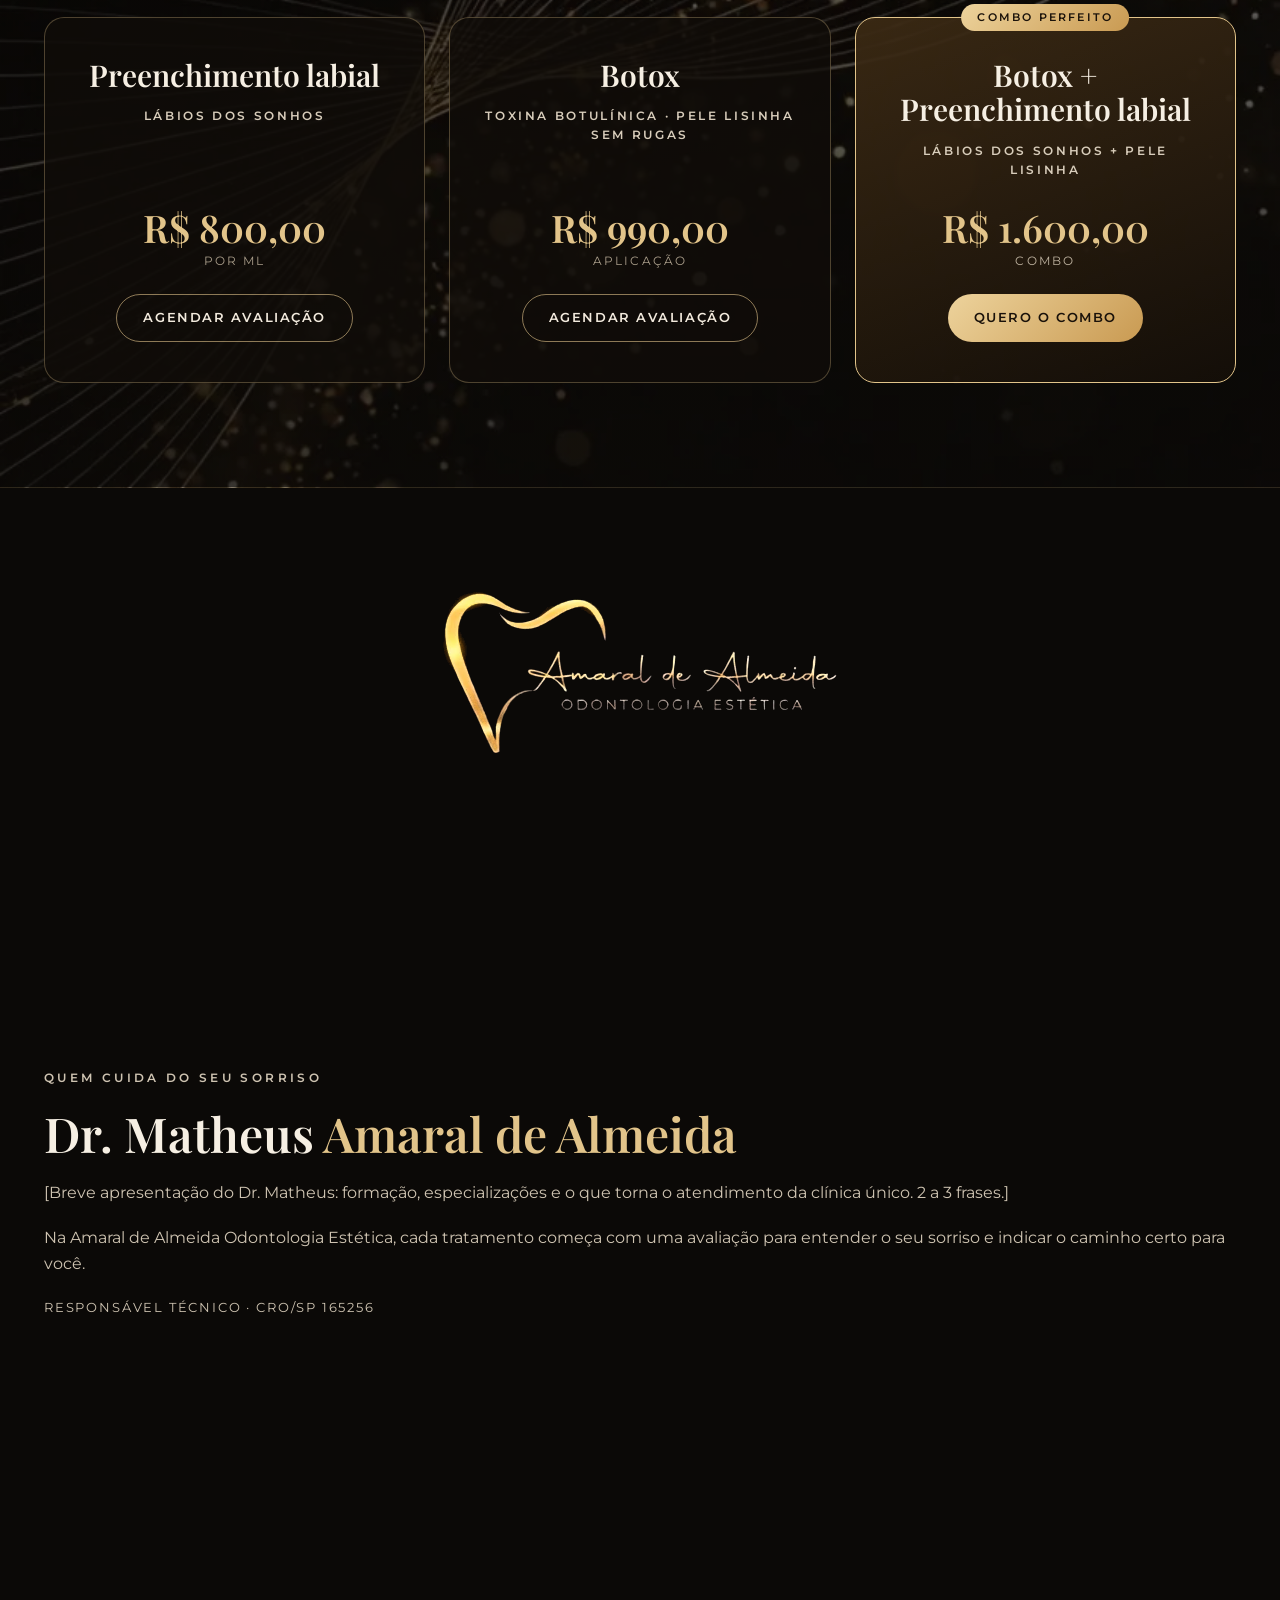
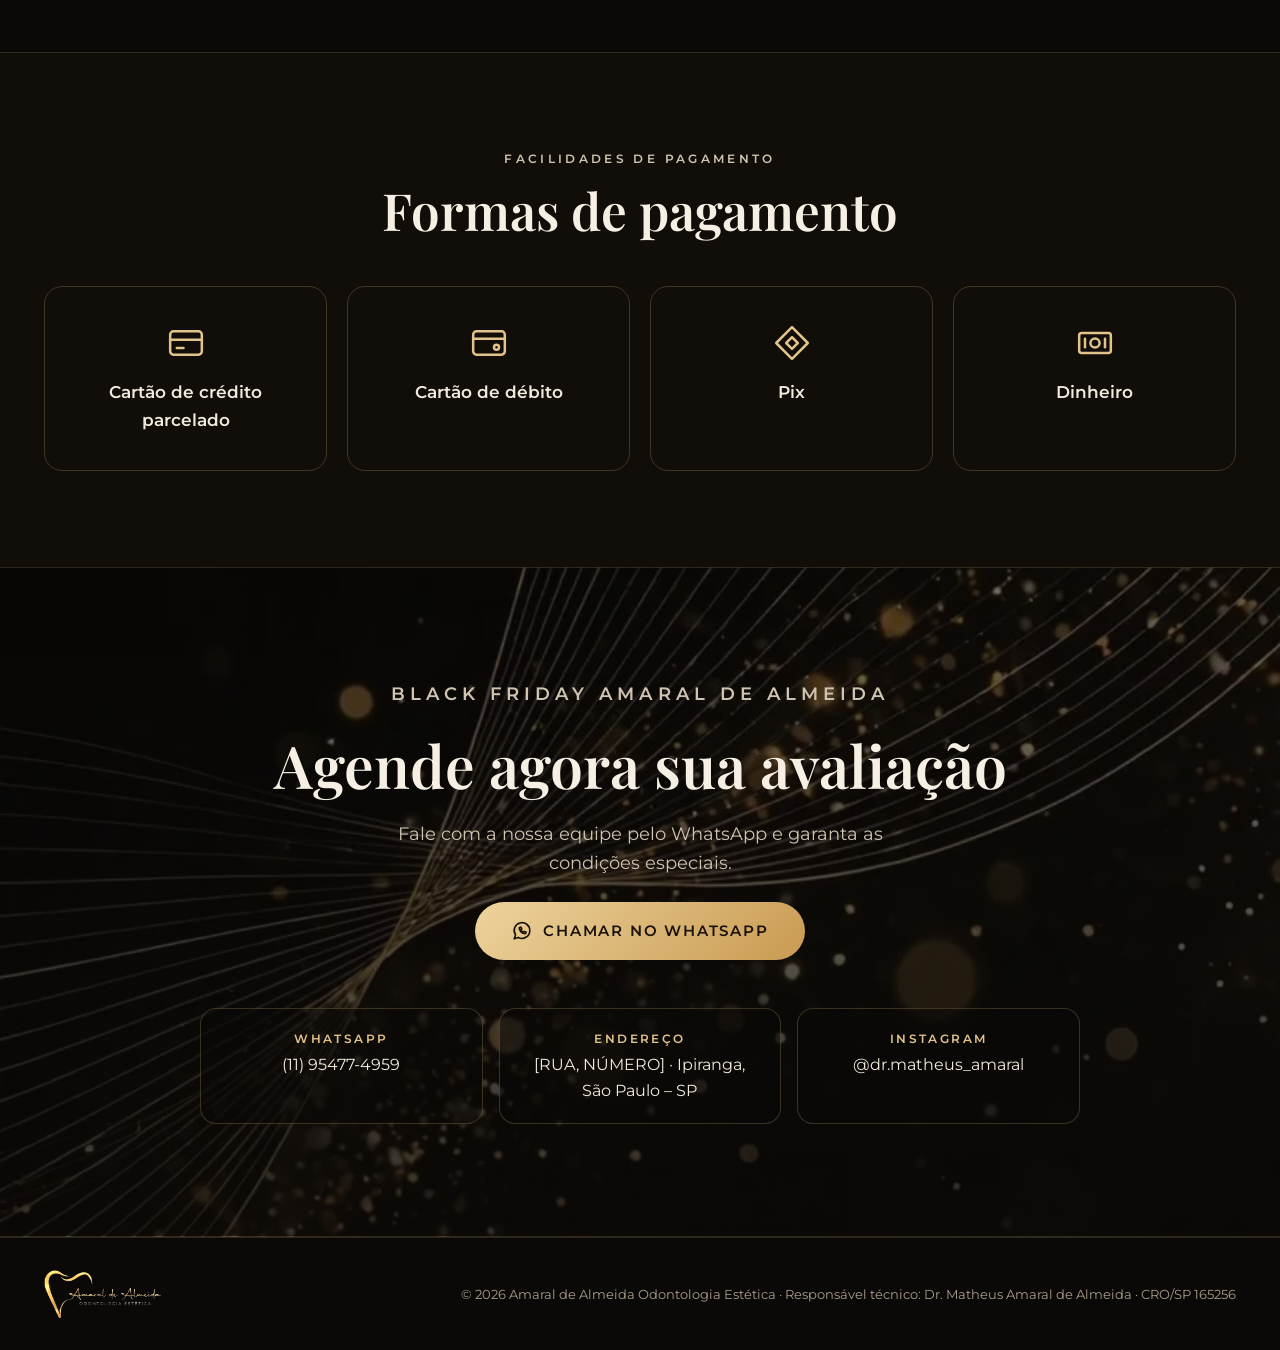
==== commit 5bdfcbc5: "Seção de casos reais (antes/depois) e SEO local Ipiranga - Comparador antes/depois acessível (range " ====
--- a/index.html
+++ b/index.html
@@ -3,10 +3,12 @@
 <head>
 <meta charset="utf-8">
 <meta name="viewport" content="width=device-width, initial-scale=1">
-<title>Amaral de Almeida | Odontologia Estética e Harmonização</title>
-<meta name="description" content="Odontologia estética e harmonização orofacial com o Dr. Matheus Amaral de Almeida (CRO/SP 165256). Clareamento, lentes, implantes e protocolo.">
+<title>Dentista no Ipiranga, SP | Amaral de Almeida Odontologia</title>
+<meta name="description" content="Dentista no Ipiranga, São Paulo: odontologia estética e harmonização com o Dr. Matheus Amaral de Almeida (CRO/SP 165256). Facetas, implantes e clareamento.">
 <meta name="robots" content="index, follow, max-image-preview:large">
 <meta name="author" content="Dr. Matheus Amaral de Almeida">
+<meta name="geo.region" content="BR-SP">
+<meta name="geo.placename" content="Ipiranga, São Paulo">
 <meta name="theme-color" content="#0B0907">
 <link rel="canonical" href="https://matdev96.github.io/drMatheusAmaral/">
 
@@ -20,7 +22,7 @@
 <meta property="og:type" content="website">
 <meta property="og:locale" content="pt_BR">
 <meta property="og:site_name" content="Amaral de Almeida Odontologia Estética">
-<meta property="og:title" content="Amaral de Almeida | Odontologia Estética">
+<meta property="og:title" content="Amaral de Almeida | Odontologia Estética no Ipiranga, SP">
 <meta property="og:description" content="Clareamento, lentes em resina, implantes, protocolo e harmonização orofacial. Agende sua avaliação pelo WhatsApp.">
 <meta property="og:url" content="https://matdev96.github.io/drMatheusAmaral/">
 <meta property="og:image" content="https://matdev96.github.io/drMatheusAmaral/assets/img/og-image.jpg">
@@ -30,7 +32,7 @@
 <meta property="og:image:height" content="630">
 <meta property="og:image:alt" content="Logo Amaral de Almeida — Odontologia Estética">
 <meta name="twitter:card" content="summary_large_image">
-<meta name="twitter:title" content="Amaral de Almeida | Odontologia Estética">
+<meta name="twitter:title" content="Amaral de Almeida | Odontologia Estética no Ipiranga, SP">
 <meta name="twitter:description" content="Clareamento, lentes em resina, implantes, protocolo e harmonização orofacial. Agende sua avaliação pelo WhatsApp.">
 <meta name="twitter:image" content="https://matdev96.github.io/drMatheusAmaral/assets/img/og-image.jpg">
 
@@ -53,7 +55,17 @@
       "url": "https://matdev96.github.io/drMatheusAmaral/",
       "logo": "https://matdev96.github.io/drMatheusAmaral/assets/img/logo-amaral-de-almeida.png",
       "image": "https://matdev96.github.io/drMatheusAmaral/assets/img/og-image.jpg",
-      "description": "Odontologia estética e harmonização orofacial com o Dr. Matheus Amaral de Almeida (CRO/SP 165256).",
+      "description": "Clínica de odontologia estética e harmonização orofacial no Ipiranga, São Paulo, com o Dr. Matheus Amaral de Almeida (CRO/SP 165256).",
+      "address": {
+        "@type": "PostalAddress",
+        "addressLocality": "São Paulo",
+        "addressRegion": "SP",
+        "addressCountry": "BR"
+      },
+      "areaServed": [
+        { "@type": "Place", "name": "Ipiranga, São Paulo - SP" },
+        { "@type": "City", "name": "São Paulo" }
+      ],
       "telephone": "+55 11 95477-4959",
       "sameAs": ["https://www.instagram.com/dr.matheus_amaral/"],
       "paymentAccepted": "Cartão de crédito, Cartão de débito, Pix, Dinheiro",
@@ -72,6 +84,7 @@
         "itemListElement": [
           { "@type": "Offer", "itemOffered": { "@type": "Service", "name": "Clareamento dental + limpeza" } },
           { "@type": "Offer", "itemOffered": { "@type": "Service", "name": "Lentes em resina composta" } },
+          { "@type": "Offer", "itemOffered": { "@type": "Service", "name": "Facetas em resina composta" } },
           { "@type": "Offer", "itemOffered": { "@type": "Service", "name": "Implante dentário" } },
           { "@type": "Offer", "itemOffered": { "@type": "Service", "name": "Protocolo — prótese fixa sobre implantes" } },
           { "@type": "Offer", "itemOffered": { "@type": "Service", "name": "Preenchimento labial" } },
@@ -112,6 +125,7 @@
     </a>
     <nav class="nav" aria-label="Principal">
       <a href="#tratamentos">Tratamentos</a>
+      <a href="#casos">Casos</a>
       <a href="#harmonizacao">Harmonização</a>
       <a href="#pagamento">Pagamento</a>
       <a href="#contato">Contato</a>
@@ -126,7 +140,7 @@
     <div class="wrap">
       <div class="hero__text">
         <p class="badge">Black Friday · Condições especiais</p>
-        <h1 id="hero-title"><span class="kicker">Amaral de Almeida · Odontologia Estética</span>Foi aqui que pediram <span class="gold">Black Friday?</span></h1>
+        <h1 id="hero-title"><span class="kicker">Amaral de Almeida · Odontologia Estética no Ipiranga, SP</span>Foi aqui que pediram <span class="gold">Black Friday?</span></h1>
         <p class="hero__lead">Preparamos condições incríveis em odontologia estética e harmonização orofacial para você conquistar o sorriso que sempre quis.</p>
         <div class="hero__ctas">
           <a class="btn btn--gold btn--lg" href="https://wa.me/5511954774959?text=Ol%C3%A1%2C%20Dr.%20Matheus%21%20Vi%20as%20condi%C3%A7%C3%B5es%20de%20Black%20Friday%20no%20site%20e%20quero%20agendar%20minha%20avalia%C3%A7%C3%A3o." target="_blank" rel="noopener">Agende sua avaliação <svg width="18" height="18" viewBox="0 0 24 24" fill="none" stroke="currentColor" stroke-width="2" stroke-linecap="round" stroke-linejoin="round" aria-hidden="true"><path d="M5 12h14"/><path d="m13 6 6 6-6 6"/></svg></a>
@@ -211,6 +225,70 @@
     </div>
   </section>
 
+  <section id="casos" class="section cases" aria-labelledby="casos-title">
+    <div class="wrap">
+      <header class="section-head">
+        <p class="eyebrow">Casos reais</p>
+        <h2 id="casos-title">Sorrisos tratados na clínica</h2>
+        <p>Arraste a barra para comparar o antes e o depois de pacientes atendidos pelo Dr. Matheus.</p>
+      </header>
+      <div class="grid grid--3">
+        <article class="case">
+          <div class="ba" style="--pos: 50%">
+            <img class="ba__img" src="assets/img/casos/caso-1-depois.webp" alt="Depois: sorriso com 20 facetas em resina composta" width="800" height="600" loading="lazy" decoding="async">
+            <div class="ba__before">
+              <img class="ba__img" src="assets/img/casos/caso-1-antes.webp" alt="Antes: sorriso com 20 facetas em resina composta" width="800" height="600" loading="lazy" decoding="async">
+            </div>
+            <span class="ba__tag ba__tag--before" aria-hidden="true">Antes</span>
+            <span class="ba__tag ba__tag--after" aria-hidden="true">Depois</span>
+            <span class="ba__handle" aria-hidden="true"></span>
+            <input class="ba__range" type="range" min="0" max="100" value="50" aria-label="Comparar antes e depois: Facetas em resina composta">
+          </div>
+          <div class="case__body">
+            <h3>Facetas em resina composta</h3>
+            <p>20 facetas para corrigir a cor amarelada e o formato dos dentes.</p>
+            <a class="card__link" href="https://wa.me/5511954774959?text=Ol%C3%A1%2C%20Dr.%20Matheus%21%20Vi%20o%20caso%20de%20facetas%20em%20resina%20composta%20no%20site%20e%20gostaria%20de%20agendar%20uma%20avalia%C3%A7%C3%A3o." target="_blank" rel="noopener">Agendar avaliação <svg width="16" height="16" viewBox="0 0 24 24" fill="none" stroke="currentColor" stroke-width="2" stroke-linecap="round" stroke-linejoin="round" aria-hidden="true"><path d="M5 12h14"/><path d="m13 6 6 6-6 6"/></svg></a>
+          </div>
+        </article>
+        <article class="case">
+          <div class="ba" style="--pos: 50%">
+            <img class="ba__img" src="assets/img/casos/caso-2-depois.webp" alt="Depois: dente com restauração estética" width="800" height="600" loading="lazy" decoding="async">
+            <div class="ba__before">
+              <img class="ba__img" src="assets/img/casos/caso-2-antes.webp" alt="Antes: dente com restauração estética" width="800" height="600" loading="lazy" decoding="async">
+            </div>
+            <span class="ba__tag ba__tag--before" aria-hidden="true">Antes</span>
+            <span class="ba__tag ba__tag--after" aria-hidden="true">Depois</span>
+            <span class="ba__handle" aria-hidden="true"></span>
+            <input class="ba__range" type="range" min="0" max="100" value="50" aria-label="Comparar antes e depois: Restauração estética">
+          </div>
+          <div class="case__body">
+            <h3>Restauração estética</h3>
+            <p>Substituição de uma restauração antiga por uma nova, na cor do dente.</p>
+            <a class="card__link" href="https://wa.me/5511954774959?text=Ol%C3%A1%2C%20Dr.%20Matheus%21%20Vi%20o%20caso%20de%20restaura%C3%A7%C3%A3o%20est%C3%A9tica%20no%20site%20e%20gostaria%20de%20agendar%20uma%20avalia%C3%A7%C3%A3o." target="_blank" rel="noopener">Agendar avaliação <svg width="16" height="16" viewBox="0 0 24 24" fill="none" stroke="currentColor" stroke-width="2" stroke-linecap="round" stroke-linejoin="round" aria-hidden="true"><path d="M5 12h14"/><path d="m13 6 6 6-6 6"/></svg></a>
+          </div>
+        </article>
+        <article class="case">
+          <div class="ba" style="--pos: 50%">
+            <img class="ba__img" src="assets/img/casos/caso-3-depois.webp" alt="Depois: sorriso após tratamento estético" width="800" height="600" loading="lazy" decoding="async">
+            <div class="ba__before">
+              <img class="ba__img" src="assets/img/casos/caso-3-antes.webp" alt="Antes: sorriso após tratamento estético" width="800" height="600" loading="lazy" decoding="async">
+            </div>
+            <span class="ba__tag ba__tag--before" aria-hidden="true">Antes</span>
+            <span class="ba__tag ba__tag--after" aria-hidden="true">Depois</span>
+            <span class="ba__handle" aria-hidden="true"></span>
+            <input class="ba__range" type="range" min="0" max="100" value="50" aria-label="Comparar antes e depois: Transformação do sorriso">
+          </div>
+          <div class="case__body">
+            <h3>Transformação do sorriso</h3>
+            <p>Planejamento para harmonizar o sorriso mantendo a naturalidade.</p>
+            <a class="card__link" href="https://wa.me/5511954774959?text=Ol%C3%A1%2C%20Dr.%20Matheus%21%20Vi%20o%20caso%20de%20transforma%C3%A7%C3%A3o%20do%20sorriso%20no%20site%20e%20gostaria%20de%20agendar%20uma%20avalia%C3%A7%C3%A3o." target="_blank" rel="noopener">Agendar avaliação <svg width="16" height="16" viewBox="0 0 24 24" fill="none" stroke="currentColor" stroke-width="2" stroke-linecap="round" stroke-linejoin="round" aria-hidden="true"><path d="M5 12h14"/><path d="m13 6 6 6-6 6"/></svg></a>
+          </div>
+        </article>
+      </div>
+      <p class="cases__note">Imagens divulgadas com autorização dos pacientes. Os resultados variam de pessoa para pessoa e dependem de avaliação clínica.</p>
+    </div>
+  </section>
+
   <section id="harmonizacao" class="section sparkle" aria-labelledby="harm-title">
     <div class="wrap">
       <header class="section-head">
@@ -287,7 +365,7 @@
       <a class="btn btn--gold btn--xl" href="https://wa.me/5511954774959?text=Ol%C3%A1%2C%20Dr.%20Matheus%21%20Vim%20pelo%20site%20e%20quero%20garantir%20as%20condi%C3%A7%C3%B5es%20especiais.%20Gostaria%20de%20agendar%20minha%20avalia%C3%A7%C3%A3o." target="_blank" rel="noopener"><svg width="22" height="22" viewBox="0 0 24 24" fill="none" stroke="currentColor" stroke-width="1.8" stroke-linecap="round" stroke-linejoin="round" aria-hidden="true"><path d="M20.5 11.6a8.5 8.5 0 0 1-12.6 7.4L3.5 20.5l1.5-4.3A8.5 8.5 0 1 1 20.5 11.6Z"/><path d="M9 8.5c0 3.5 2.9 6.5 6.5 6.5l1-1.6-2-1-1 1c-1.2-.5-2.2-1.5-2.7-2.7l1-1-1-2Z"/></svg>Chamar no WhatsApp</a>
       <address class="contact__info">
         <div class="contact__item"><span>WhatsApp</span><a href="https://wa.me/5511954774959?text=Ol%C3%A1%2C%20Dr.%20Matheus%21%20Vim%20pelo%20site%20e%20gostaria%20de%20mais%20informa%C3%A7%C3%B5es." target="_blank" rel="noopener">(11) 95477-4959</a></div>
-        <div class="contact__item"><span>Endereço</span><p>[ENDEREÇO DA CLÍNICA]</p></div>
+        <div class="contact__item"><span>Endereço</span><p>[RUA, NÚMERO] · Ipiranga, São Paulo – SP</p></div>
         <div class="contact__item"><span>Instagram</span><a href="https://www.instagram.com/dr.matheus_amaral/" target="_blank" rel="noopener">@dr.matheus_amaral</a></div>
       </address>
     </div>
@@ -303,5 +381,12 @@
 </footer>
 
 <a class="wa-float" href="https://wa.me/5511954774959?text=Ol%C3%A1%2C%20Dr.%20Matheus%21%20Vim%20pelo%20site%20e%20gostaria%20de%20mais%20informa%C3%A7%C3%B5es." target="_blank" rel="noopener" aria-label="Falar com a clínica no WhatsApp"><svg width="28" height="28" viewBox="0 0 24 24" fill="none" stroke="currentColor" stroke-width="1.8" stroke-linecap="round" stroke-linejoin="round" aria-hidden="true"><path d="M20.5 11.6a8.5 8.5 0 0 1-12.6 7.4L3.5 20.5l1.5-4.3A8.5 8.5 0 1 1 20.5 11.6Z"/><path d="M9 8.5c0 3.5 2.9 6.5 6.5 6.5l1-1.6-2-1-1 1c-1.2-.5-2.2-1.5-2.7-2.7l1-1-1-2Z"/></svg></a>
+<script>
+document.querySelectorAll('.ba').forEach(function (ba) {
+  var r = ba.querySelector('.ba__range');
+  var set = function () { ba.style.setProperty('--pos', r.value + '%'); };
+  r.addEventListener('input', set); set();
+});
+</script>
 </body>
 </html>
--- a/assets/css/style.css
+++ b/assets/css/style.css
@@ -202,3 +202,25 @@
   html { scroll-behavior: auto; }
   .faixa__track { animation: none; }
 }
+
+/* Casos reais — comparador antes/depois */
+.case { display: flex; flex-direction: column; background: var(--card); border: 1px solid var(--line-2); border-radius: 20px; overflow: hidden; }
+.ba { position: relative; aspect-ratio: 4 / 3; overflow: hidden; background: #1C150E; user-select: none; touch-action: pan-y; }
+.ba__img { position: absolute; inset: 0; width: 100%; height: 100%; object-fit: cover; }
+.ba__before { position: absolute; inset: 0; clip-path: inset(0 calc(100% - var(--pos)) 0 0); }
+.ba__handle { position: absolute; top: 0; bottom: 0; left: var(--pos); width: 2px; margin-left: -1px; background: var(--gold); pointer-events: none; }
+.ba__handle::after {
+  content: "‹ ›"; position: absolute; top: 50%; left: 50%; transform: translate(-50%, -50%);
+  width: 44px; height: 44px; border-radius: 50%; display: flex; align-items: center; justify-content: center;
+  background: var(--gold-grad); color: #1A120A; font-weight: 600; font-size: 18px; letter-spacing: 2px; box-shadow: 0 4px 14px rgba(0,0,0,.4);
+}
+.ba__range { position: absolute; inset: 0; width: 100%; height: 100%; margin: 0; opacity: 0; cursor: ew-resize; }
+.ba__range:focus-visible + .ba__handle, .ba:focus-within .ba__handle { outline: none; }
+.ba:focus-within { outline: 2px solid var(--gold); outline-offset: -2px; }
+.ba__tag { position: absolute; top: 12px; padding: 4px 12px; border-radius: 999px; background: rgba(11, 9, 7, .75); color: var(--text); font-size: 11px; font-weight: 600; letter-spacing: .18em; text-transform: uppercase; pointer-events: none; }
+.ba__tag--before { left: 12px; }
+.ba__tag--after { right: 12px; }
+.case__body { padding: 24px 26px 18px; display: flex; flex-direction: column; gap: 8px; }
+.case__body h3 { font-family: var(--serif-2); font-weight: 500; font-size: 26px; line-height: 1.15; letter-spacing: .04em; text-transform: uppercase; color: var(--ink); }
+.case__body p { color: var(--muted); font-size: 15px; }
+.cases__note { text-align: center; font-size: 13px; color: var(--muted-2); }
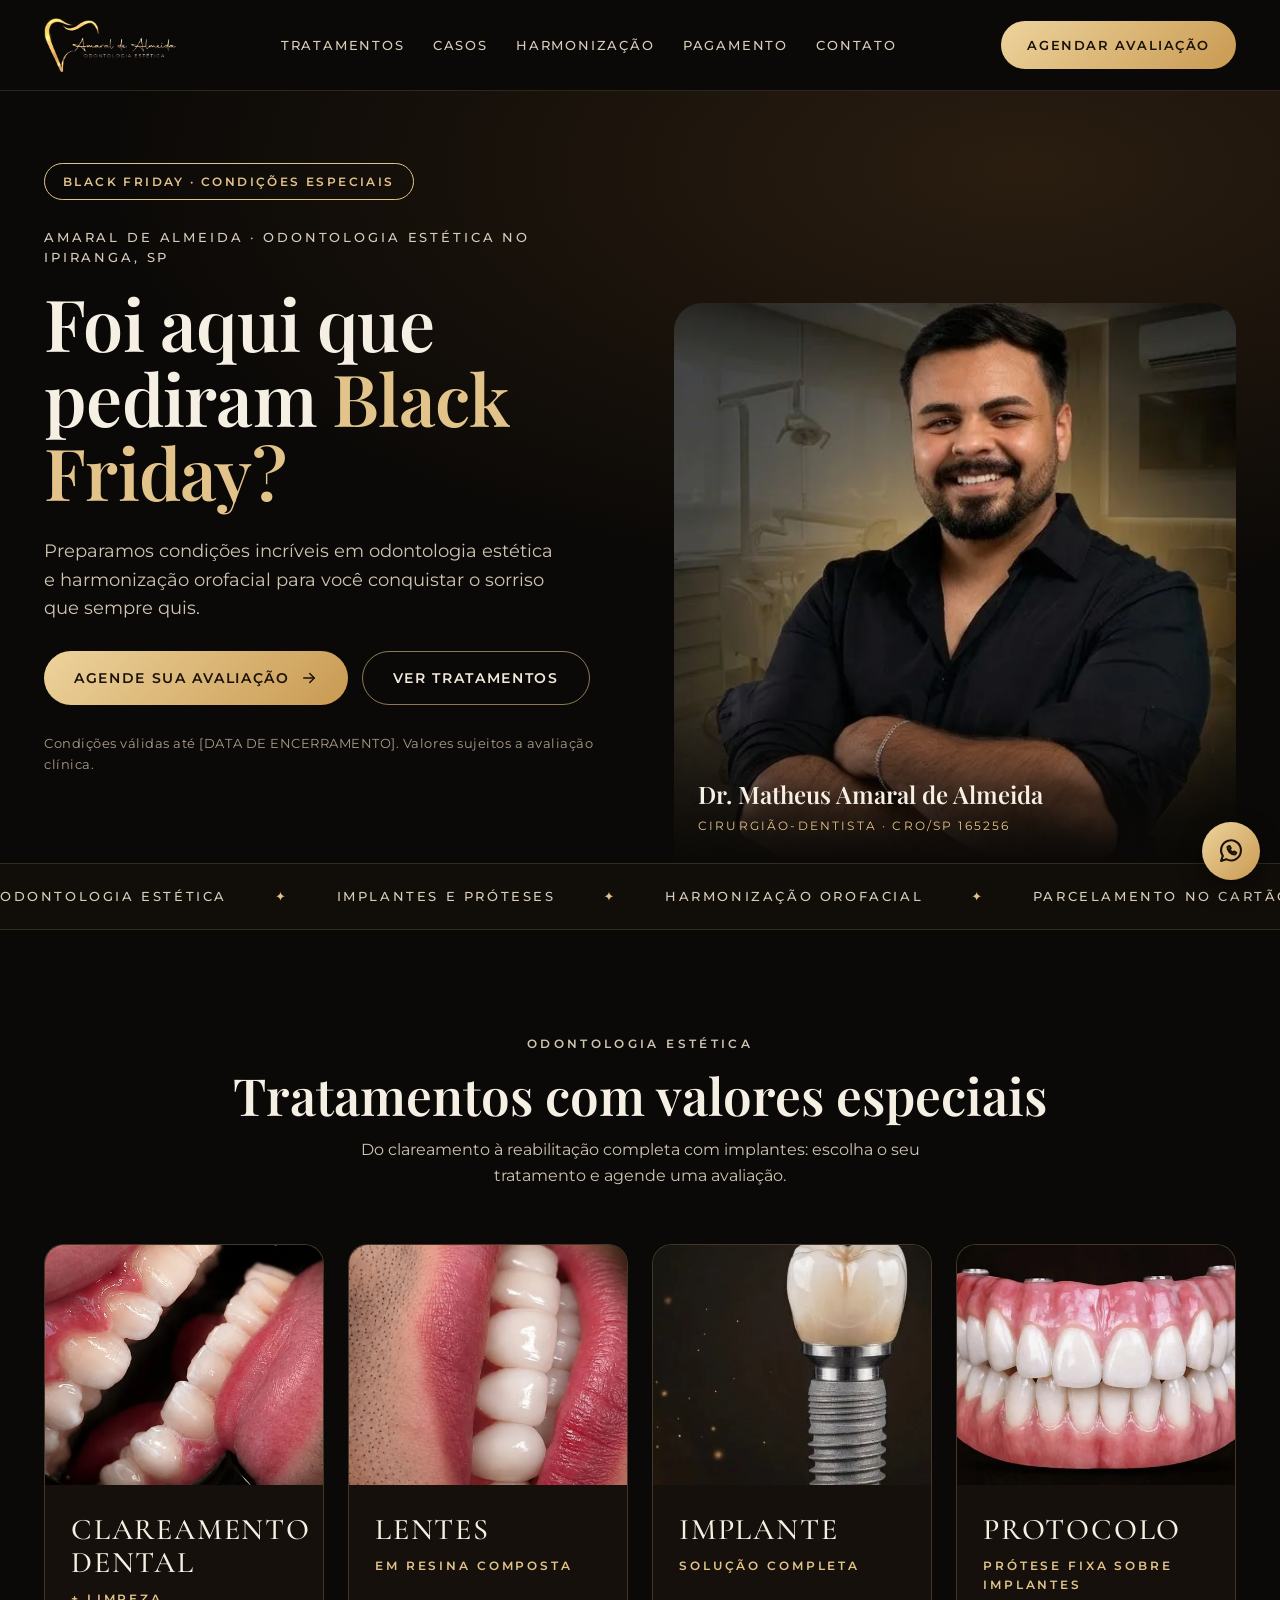
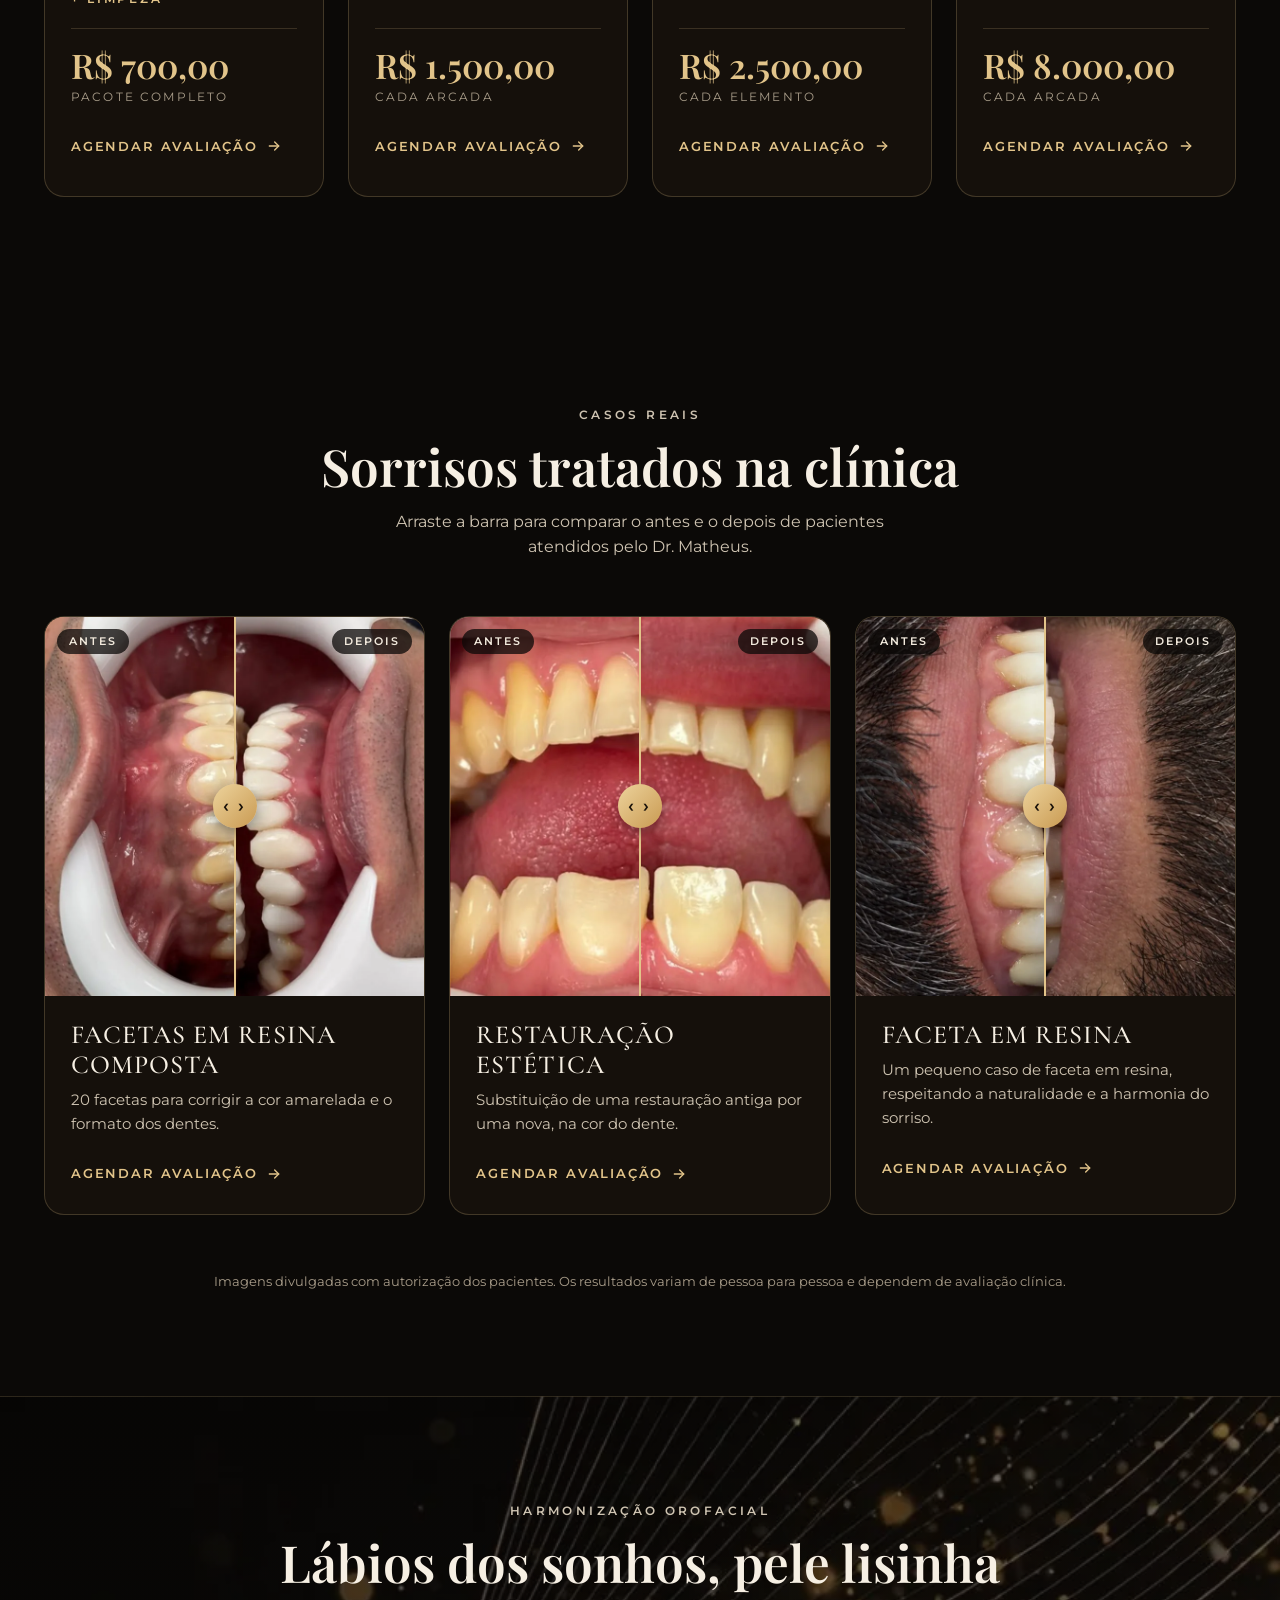
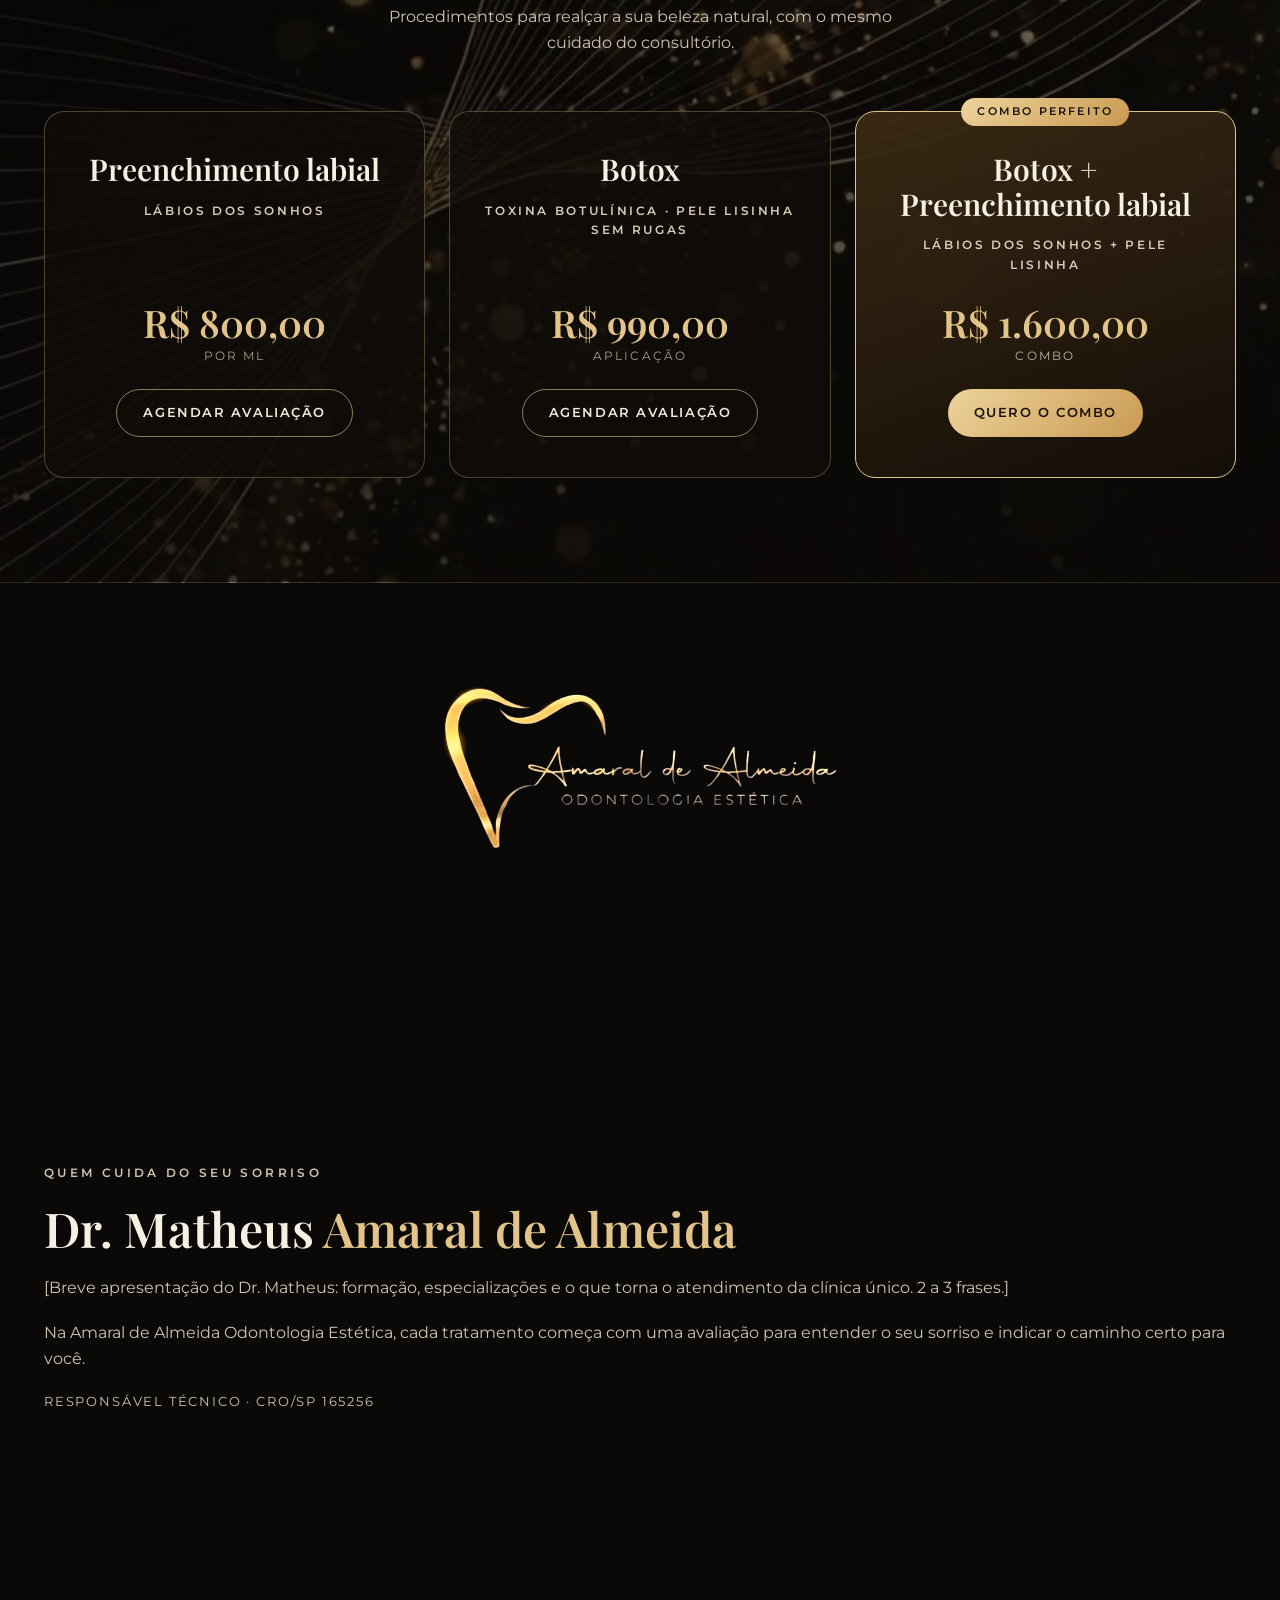
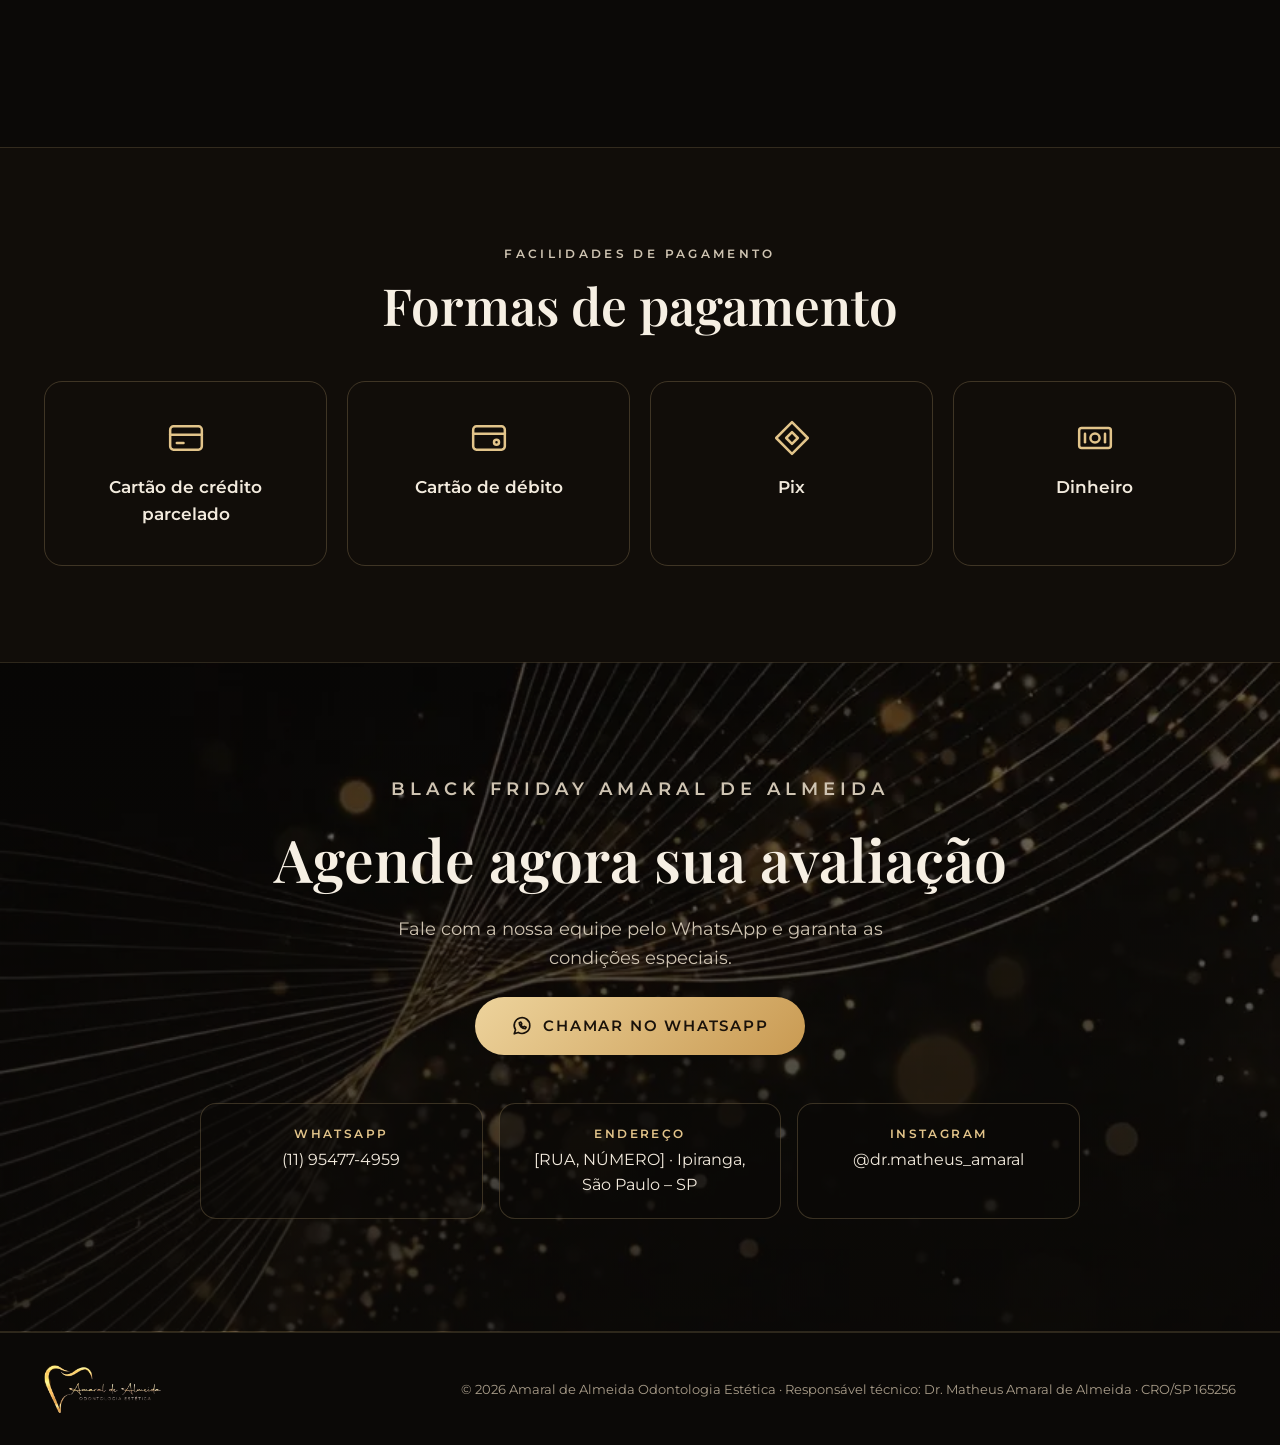
==== commit 1f69e85a: "Fotos reais dos casos antes/depois e texto do caso 3 - 6 fotos convertidas para WebP 800x800 (caso 2" ====
--- a/index.html
+++ b/index.html
@@ -235,9 +235,9 @@
       <div class="grid grid--3">
         <article class="case">
           <div class="ba" style="--pos: 50%">
-            <img class="ba__img" src="assets/img/casos/caso-1-depois.webp" alt="Depois: sorriso com 20 facetas em resina composta" width="800" height="600" loading="lazy" decoding="async">
+            <img class="ba__img" src="assets/img/casos/caso-1-depois.webp" alt="Depois: sorriso com 20 facetas em resina composta" width="800" height="800" loading="lazy" decoding="async">
             <div class="ba__before">
-              <img class="ba__img" src="assets/img/casos/caso-1-antes.webp" alt="Antes: sorriso com 20 facetas em resina composta" width="800" height="600" loading="lazy" decoding="async">
+              <img class="ba__img" src="assets/img/casos/caso-1-antes.webp" alt="Antes: sorriso com 20 facetas em resina composta" width="800" height="800" loading="lazy" decoding="async">
             </div>
             <span class="ba__tag ba__tag--before" aria-hidden="true">Antes</span>
             <span class="ba__tag ba__tag--after" aria-hidden="true">Depois</span>
@@ -252,9 +252,9 @@
         </article>
         <article class="case">
           <div class="ba" style="--pos: 50%">
-            <img class="ba__img" src="assets/img/casos/caso-2-depois.webp" alt="Depois: dente com restauração estética" width="800" height="600" loading="lazy" decoding="async">
+            <img class="ba__img" src="assets/img/casos/caso-2-depois.webp" alt="Depois: dente com restauração estética" width="800" height="800" loading="lazy" decoding="async">
             <div class="ba__before">
-              <img class="ba__img" src="assets/img/casos/caso-2-antes.webp" alt="Antes: dente com restauração estética" width="800" height="600" loading="lazy" decoding="async">
+              <img class="ba__img" src="assets/img/casos/caso-2-antes.webp" alt="Antes: dente com restauração estética" width="800" height="800" loading="lazy" decoding="async">
             </div>
             <span class="ba__tag ba__tag--before" aria-hidden="true">Antes</span>
             <span class="ba__tag ba__tag--after" aria-hidden="true">Depois</span>
@@ -269,19 +269,19 @@
         </article>
         <article class="case">
           <div class="ba" style="--pos: 50%">
-            <img class="ba__img" src="assets/img/casos/caso-3-depois.webp" alt="Depois: sorriso após tratamento estético" width="800" height="600" loading="lazy" decoding="async">
+            <img class="ba__img" src="assets/img/casos/caso-3-depois.webp" alt="Depois: sorriso com faceta em resina composta" width="800" height="800" loading="lazy" decoding="async">
             <div class="ba__before">
-              <img class="ba__img" src="assets/img/casos/caso-3-antes.webp" alt="Antes: sorriso após tratamento estético" width="800" height="600" loading="lazy" decoding="async">
+              <img class="ba__img" src="assets/img/casos/caso-3-antes.webp" alt="Antes: sorriso antes da faceta em resina composta" width="800" height="800" loading="lazy" decoding="async">
             </div>
             <span class="ba__tag ba__tag--before" aria-hidden="true">Antes</span>
             <span class="ba__tag ba__tag--after" aria-hidden="true">Depois</span>
             <span class="ba__handle" aria-hidden="true"></span>
-            <input class="ba__range" type="range" min="0" max="100" value="50" aria-label="Comparar antes e depois: Transformação do sorriso">
+            <input class="ba__range" type="range" min="0" max="100" value="50" aria-label="Comparar antes e depois: Faceta em resina">
           </div>
           <div class="case__body">
-            <h3>Transformação do sorriso</h3>
-            <p>Planejamento para harmonizar o sorriso mantendo a naturalidade.</p>
-            <a class="card__link" href="https://wa.me/5511954774959?text=Ol%C3%A1%2C%20Dr.%20Matheus%21%20Vi%20o%20caso%20de%20transforma%C3%A7%C3%A3o%20do%20sorriso%20no%20site%20e%20gostaria%20de%20agendar%20uma%20avalia%C3%A7%C3%A3o." target="_blank" rel="noopener">Agendar avaliação <svg width="16" height="16" viewBox="0 0 24 24" fill="none" stroke="currentColor" stroke-width="2" stroke-linecap="round" stroke-linejoin="round" aria-hidden="true"><path d="M5 12h14"/><path d="m13 6 6 6-6 6"/></svg></a>
+            <h3>Faceta em resina</h3>
+            <p>Um pequeno caso de faceta em resina, respeitando a naturalidade e a harmonia do sorriso.</p>
+            <a class="card__link" href="https://wa.me/5511954774959?text=Ol%C3%A1%2C%20Dr.%20Matheus%21%20Vi%20o%20caso%20de%20faceta%20em%20resina%20no%20site%20e%20gostaria%20de%20agendar%20uma%20avalia%C3%A7%C3%A3o." target="_blank" rel="noopener">Agendar avaliação <svg width="16" height="16" viewBox="0 0 24 24" fill="none" stroke="currentColor" stroke-width="2" stroke-linecap="round" stroke-linejoin="round" aria-hidden="true"><path d="M5 12h14"/><path d="m13 6 6 6-6 6"/></svg></a>
           </div>
         </article>
       </div>
--- a/assets/css/style.css
+++ b/assets/css/style.css
@@ -205,7 +205,7 @@
 
 /* Casos reais — comparador antes/depois */
 .case { display: flex; flex-direction: column; background: var(--card); border: 1px solid var(--line-2); border-radius: 20px; overflow: hidden; }
-.ba { position: relative; aspect-ratio: 4 / 3; overflow: hidden; background: #1C150E; user-select: none; touch-action: pan-y; }
+.ba { position: relative; aspect-ratio: 1 / 1; overflow: hidden; background: #1C150E; user-select: none; touch-action: pan-y; }
 .ba__img { position: absolute; inset: 0; width: 100%; height: 100%; object-fit: cover; }
 .ba__before { position: absolute; inset: 0; clip-path: inset(0 calc(100% - var(--pos)) 0 0); }
 .ba__handle { position: absolute; top: 0; bottom: 0; left: var(--pos); width: 2px; margin-left: -1px; background: var(--gold); pointer-events: none; }
